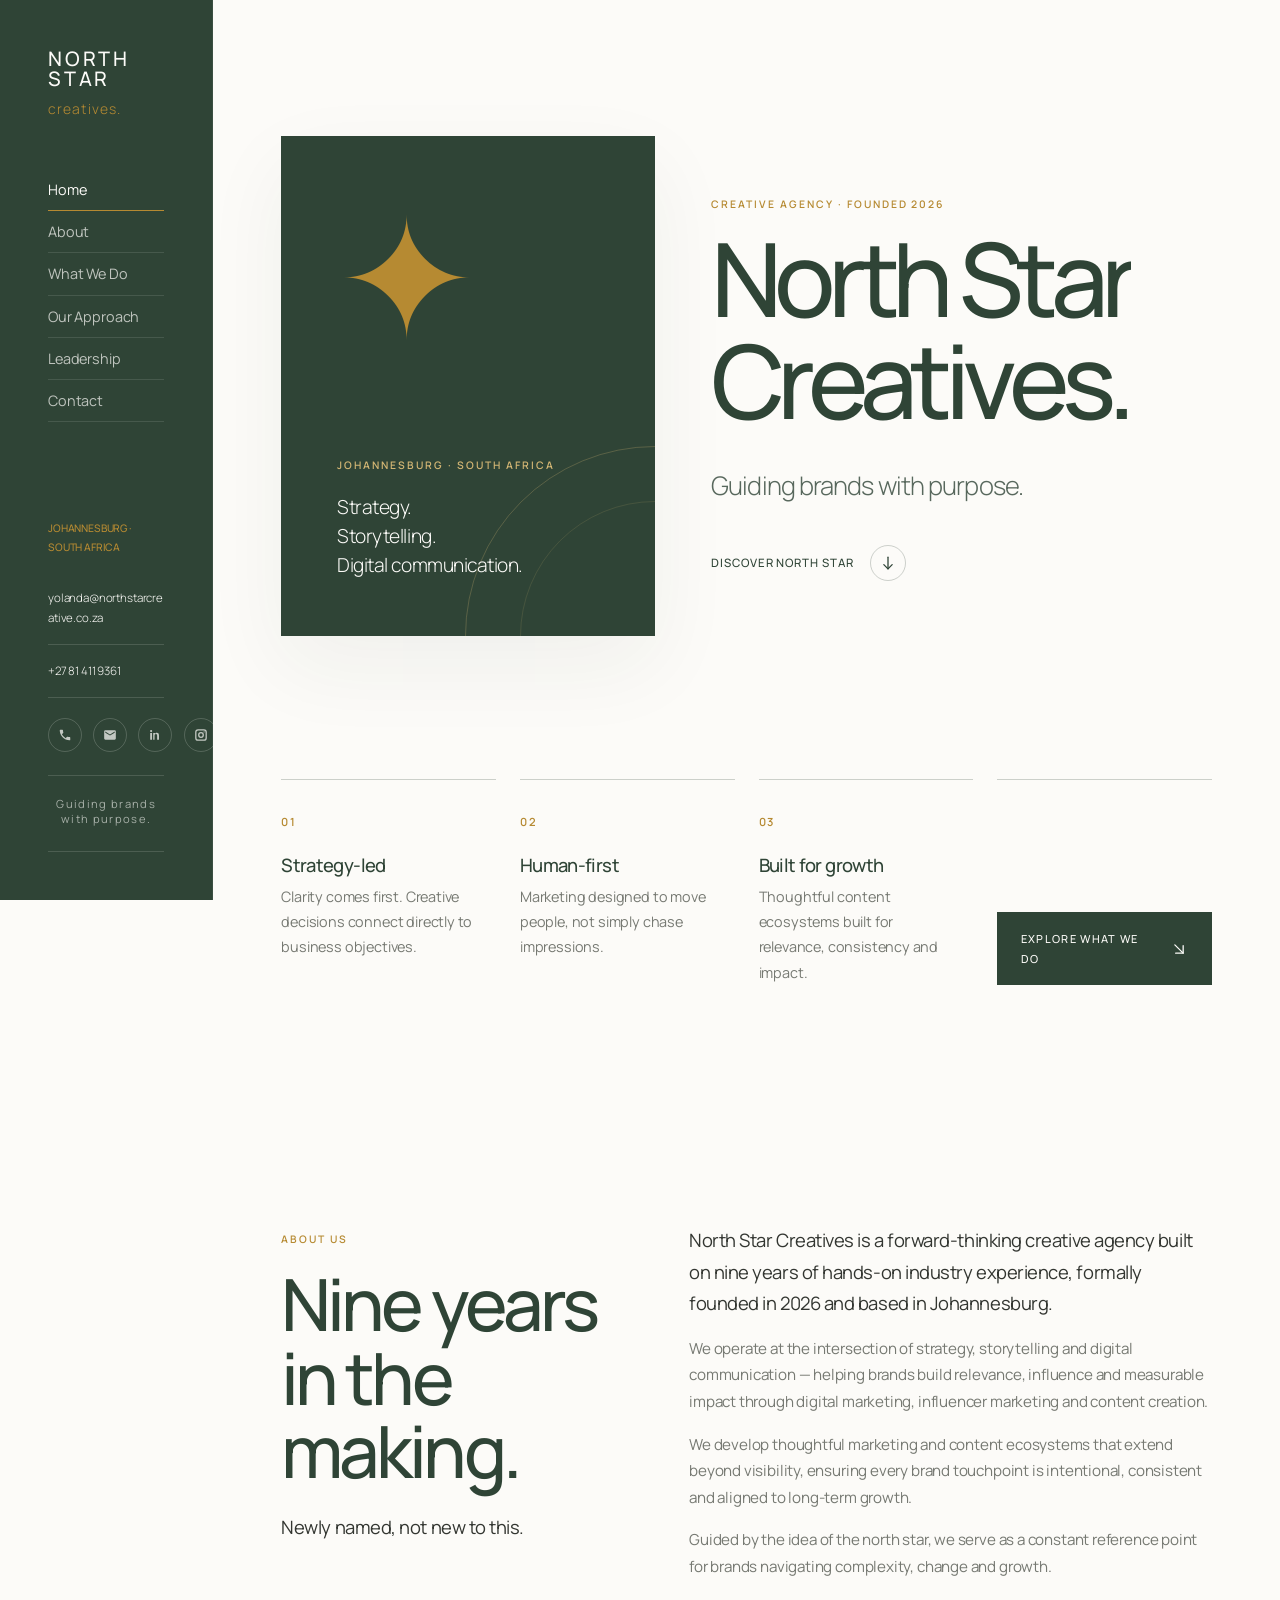
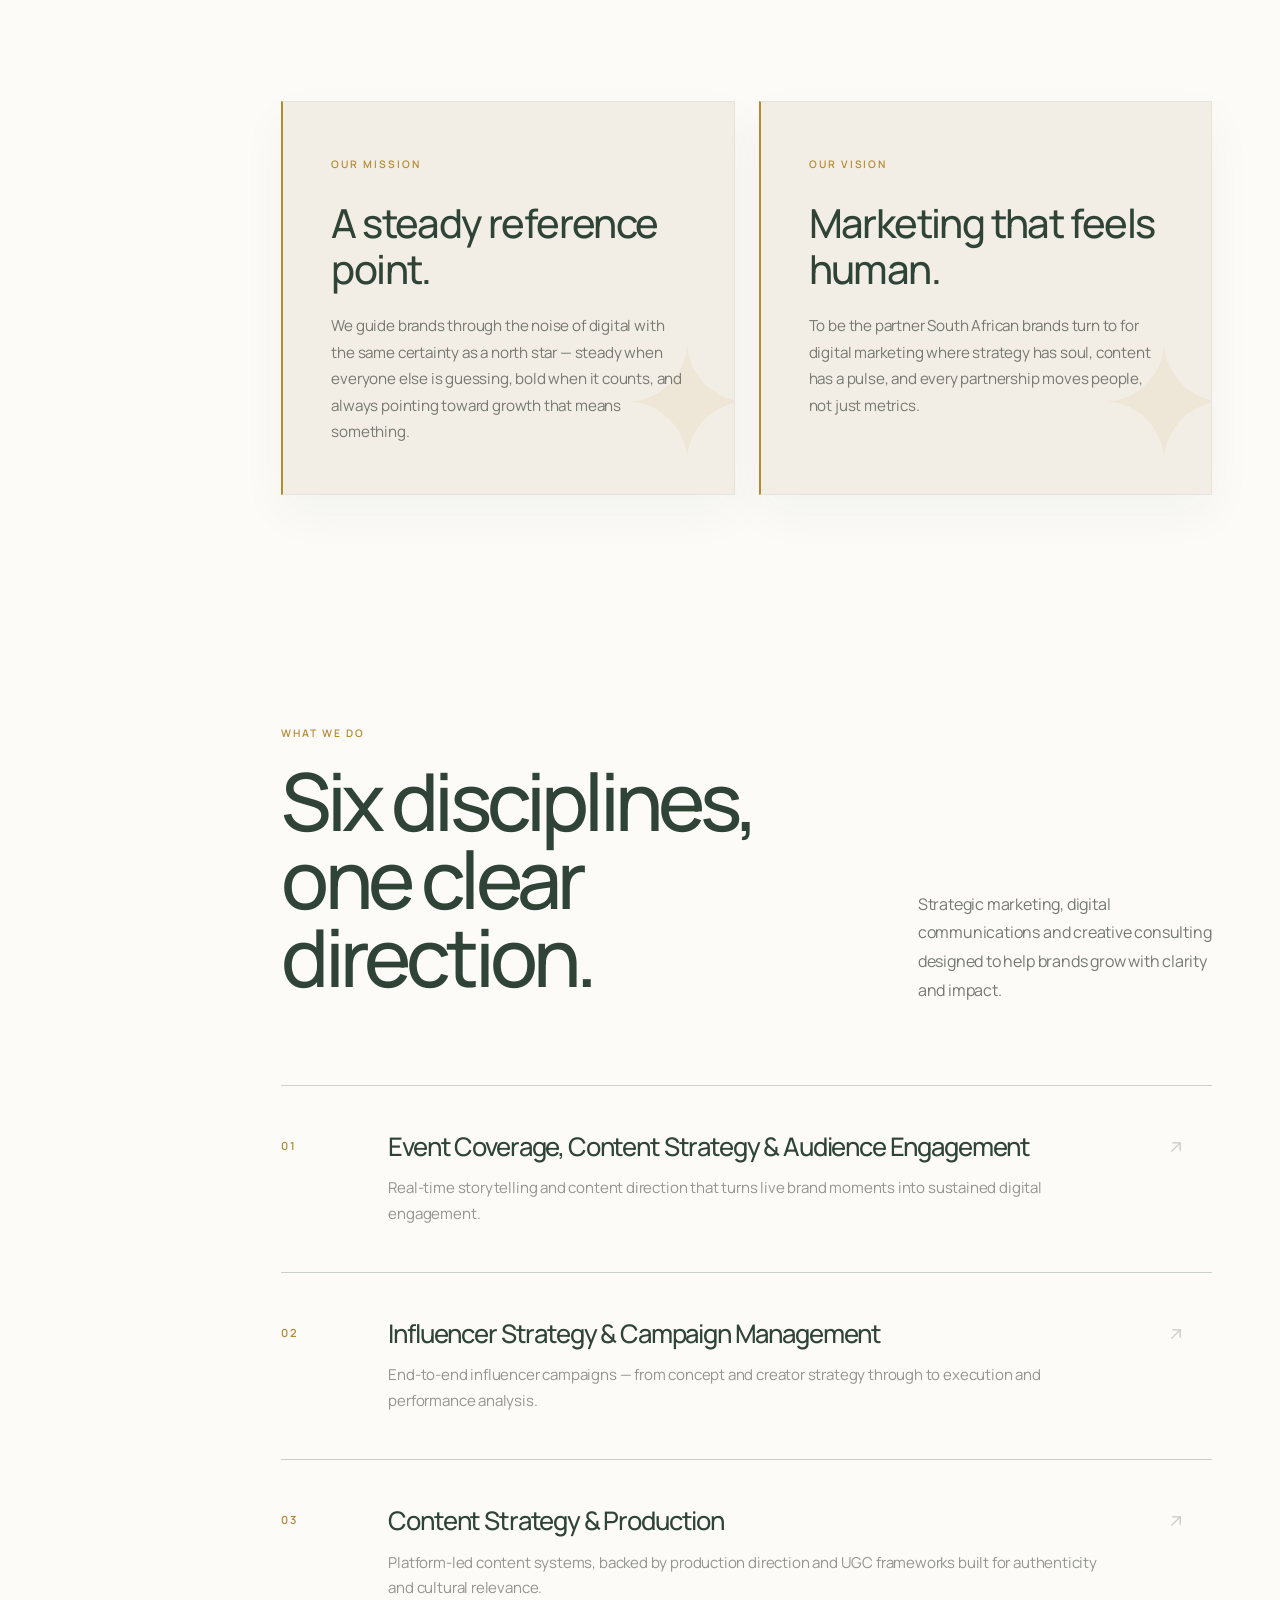
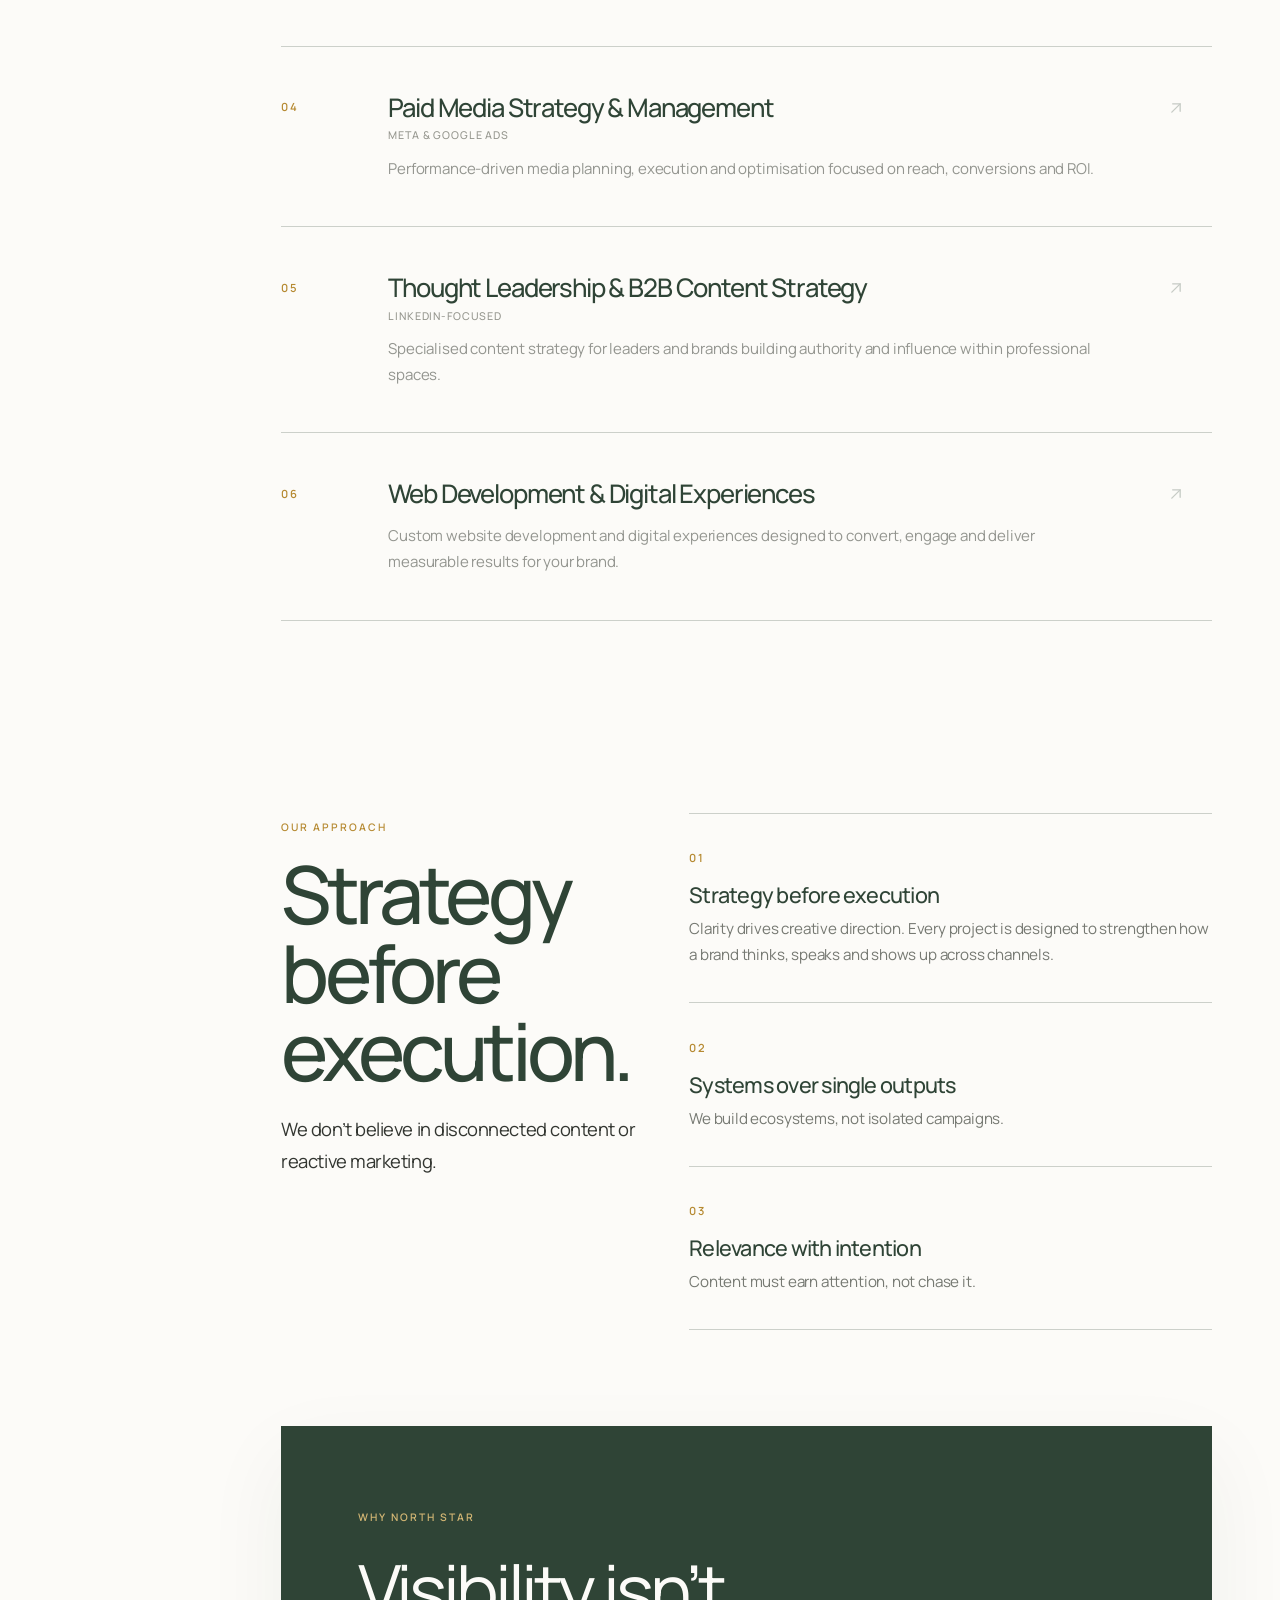
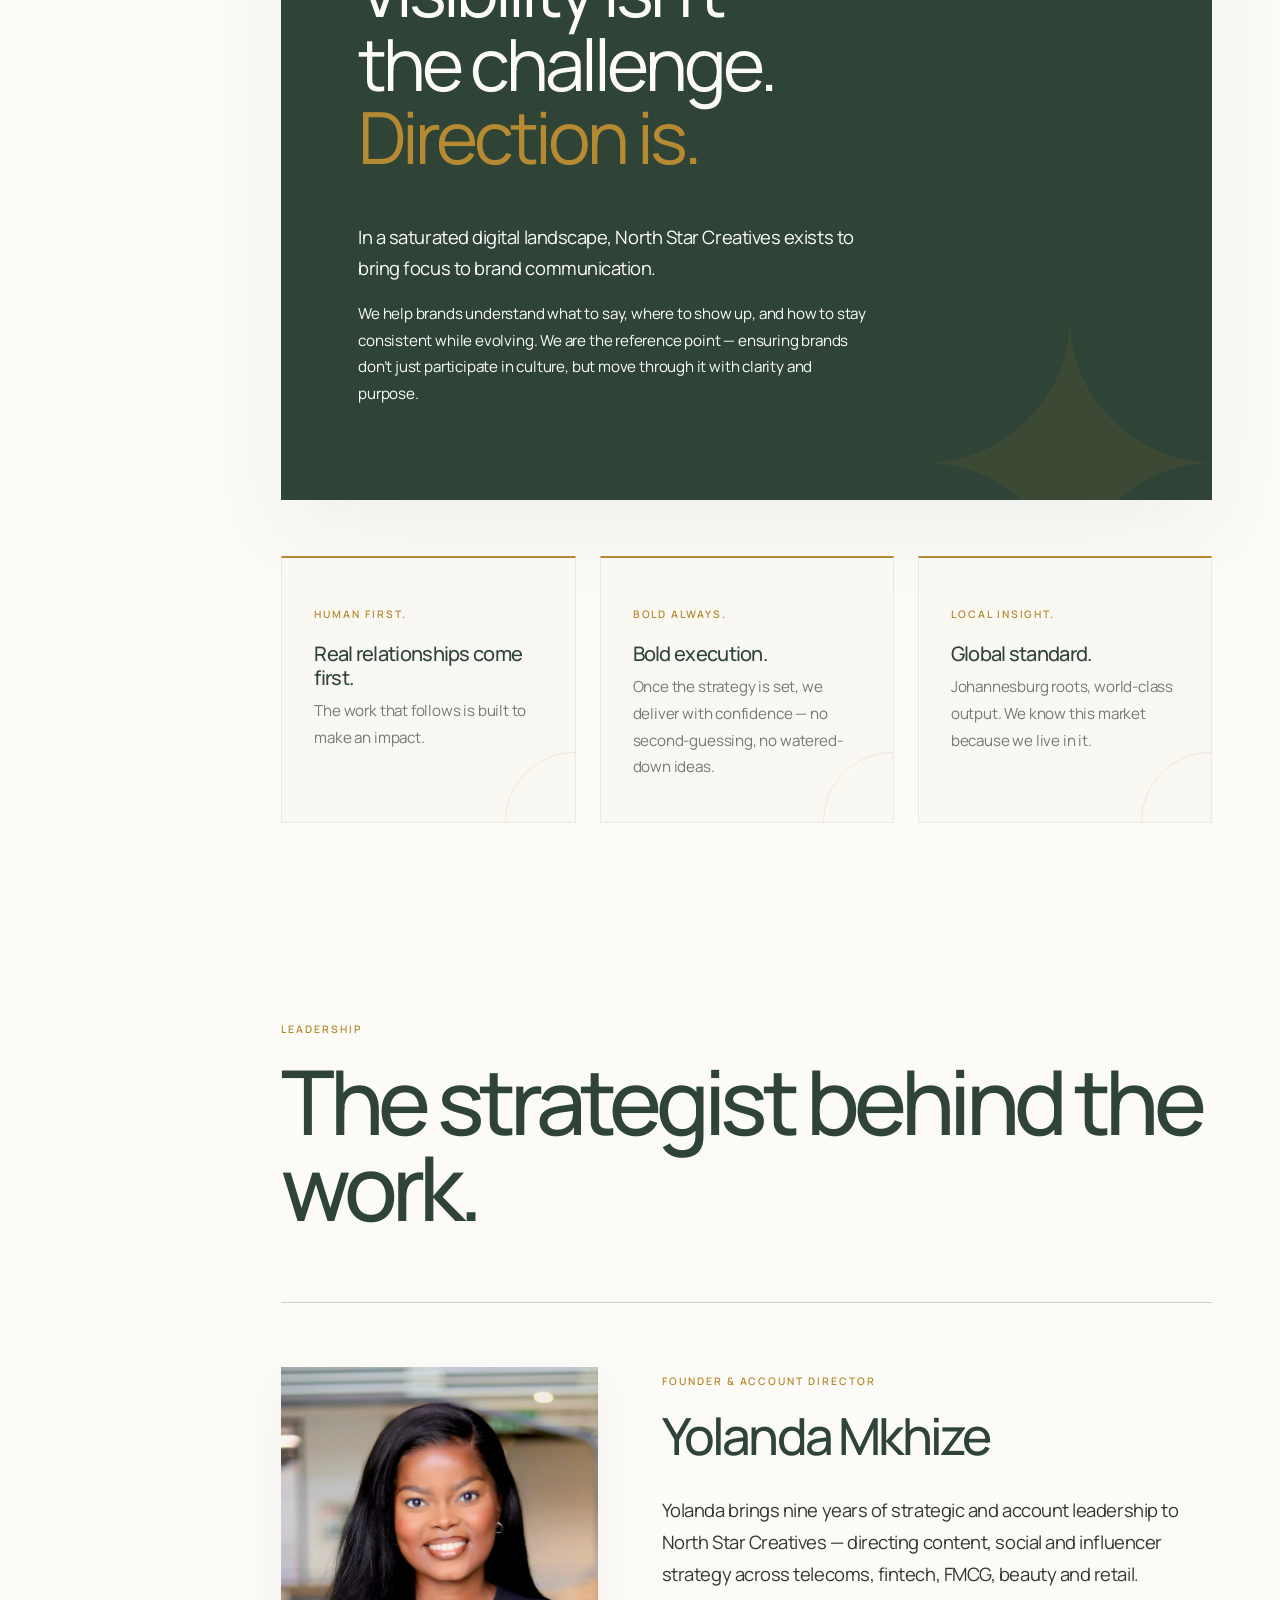
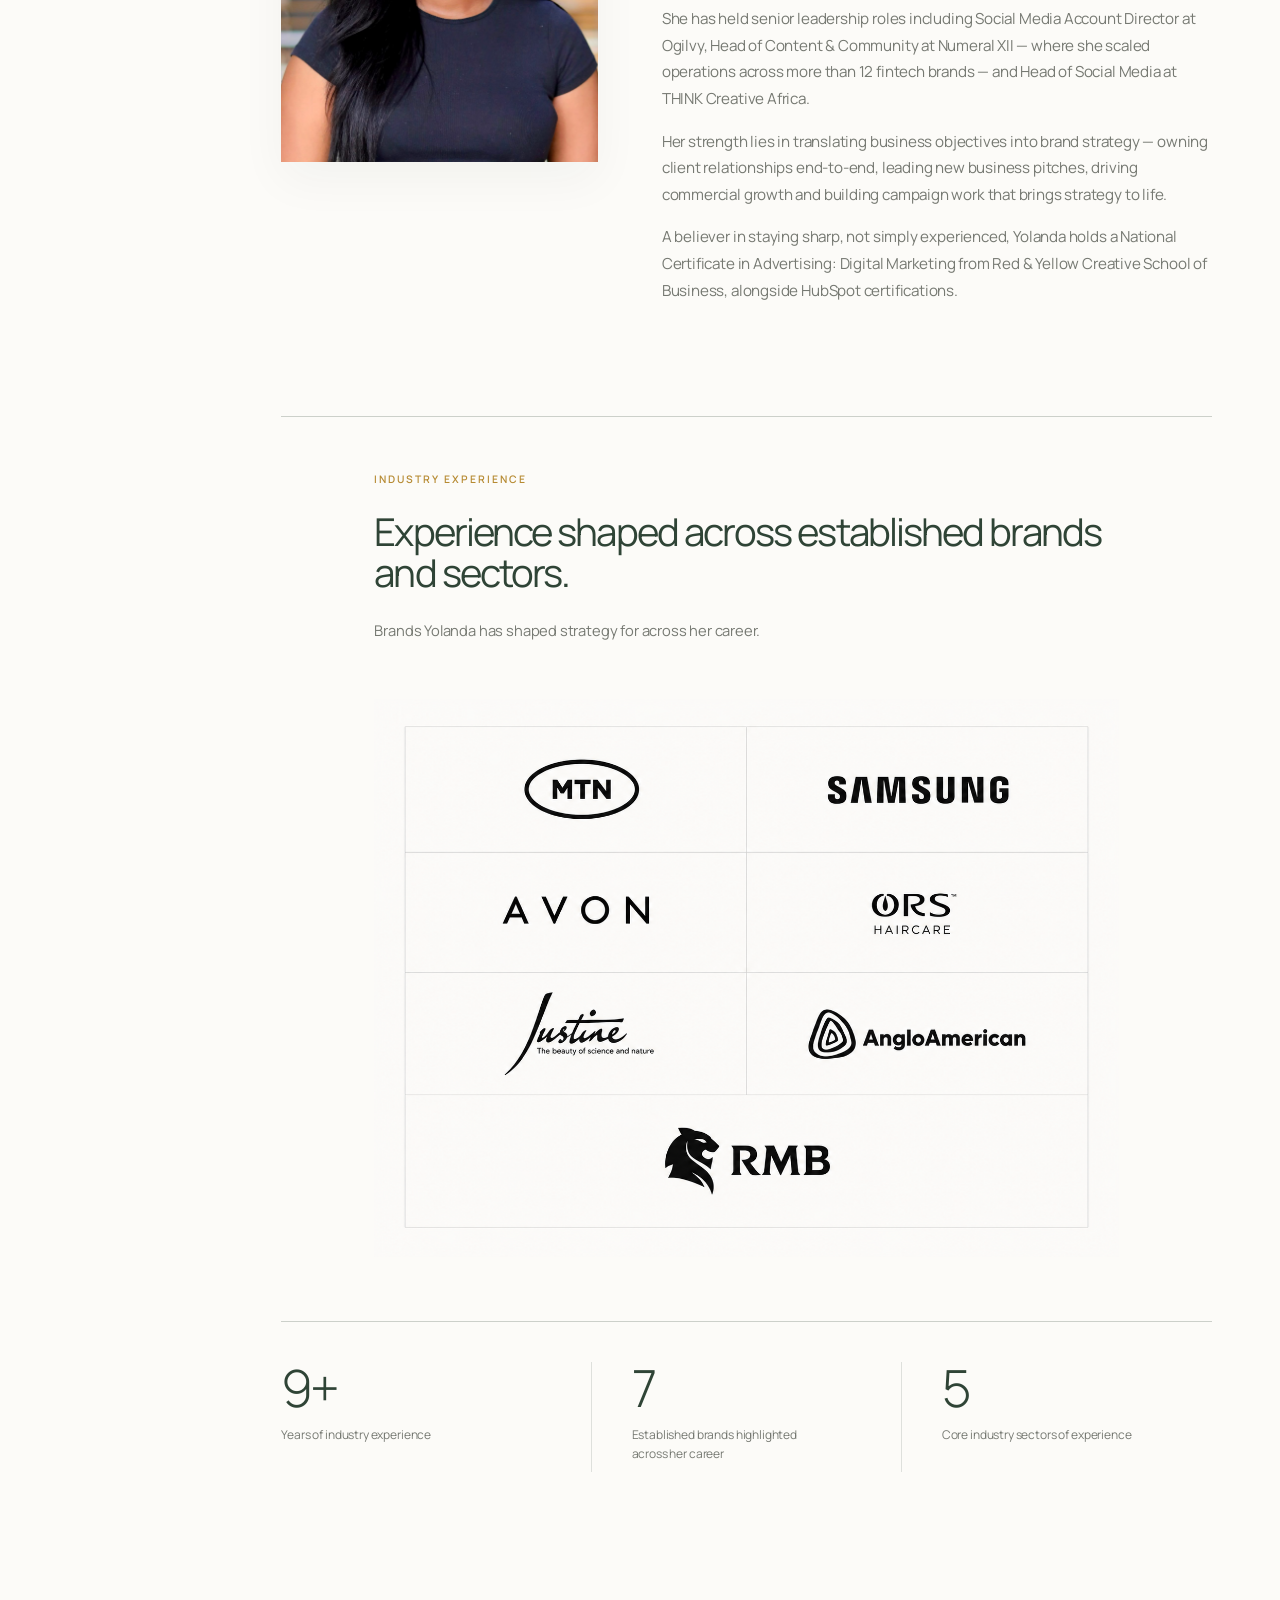
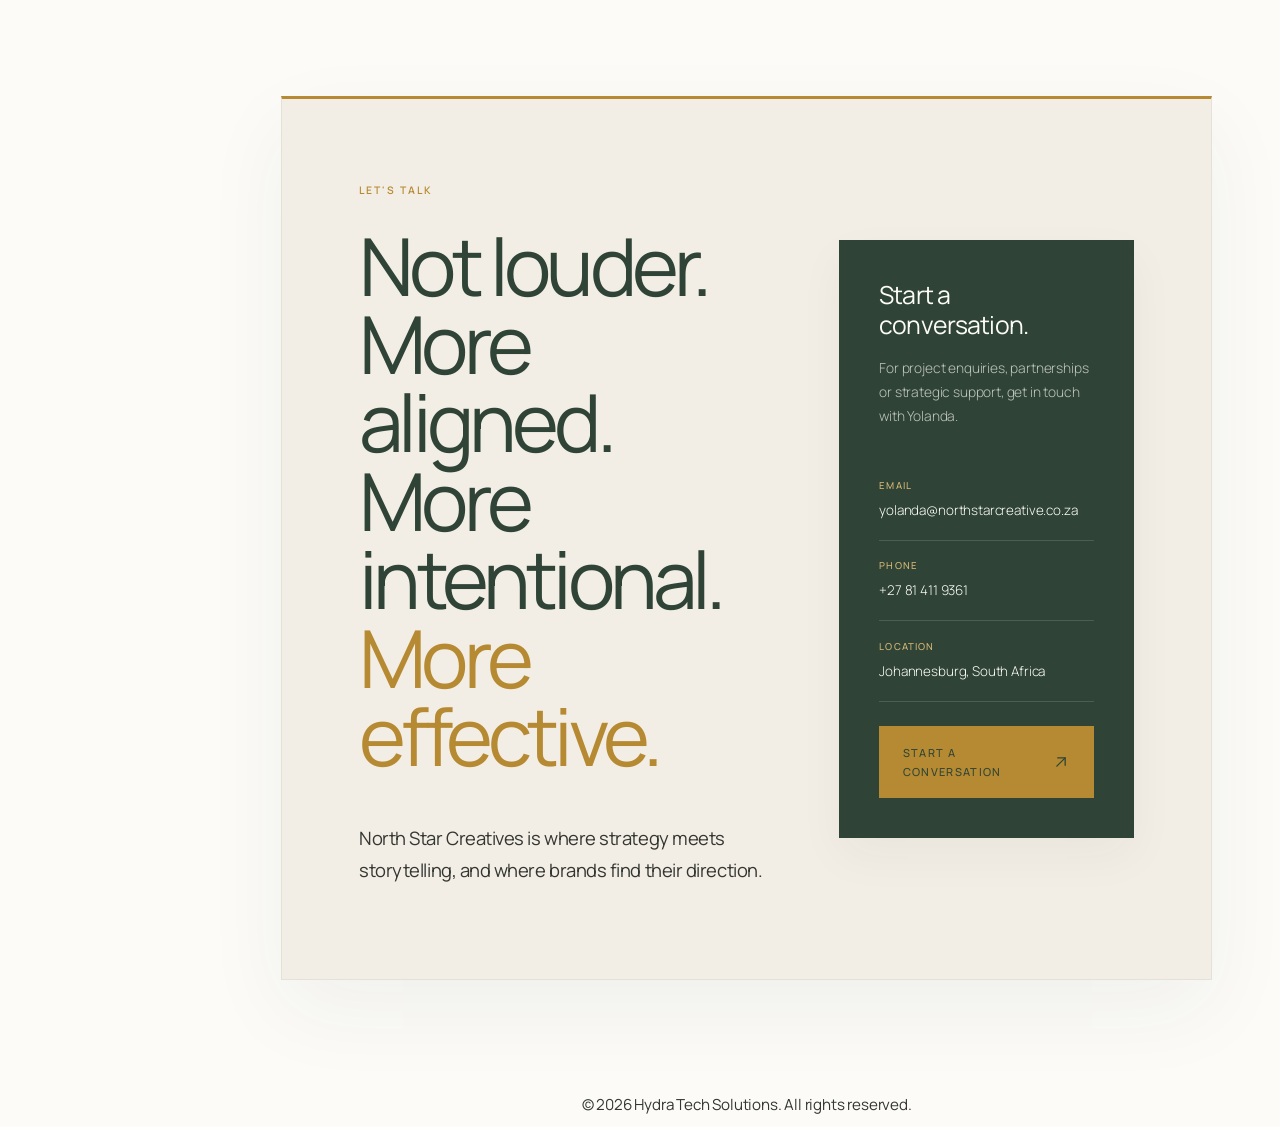
==== julia-free/index.html @ 4ab31dc8 "Fix website arrows and mobile navigation" ====
<!DOCTYPE html>
<html lang="en">
<head>
  <meta charset="utf-8">
  <meta http-equiv="X-UA-Compatible" content="IE=edge">
  <meta name="viewport" content="width=device-width, initial-scale=1.0">
  <meta name="format-detection" content="telephone=no">
  <meta name="apple-mobile-web-app-capable" content="yes">

  <title>
    North Star Creatives | Strategic Marketing & Digital Communications
  </title>

  <meta
    name="author"
    content="North Star Creatives">

  <meta
    name="description"
    content="North Star Creatives is a Johannesburg-based creative agency guiding brands with purpose through strategy, storytelling and digital communication.">

  <meta
    name="keywords"
    content="North Star Creatives, digital marketing, influencer marketing, content strategy, paid media, Johannesburg creative agency">


  <!-- VENDOR -->
  <link
    rel="stylesheet"
    href="css/vendor.css">


  <!-- BOOTSTRAP -->
  <link
    href="https://cdn.jsdelivr.net/npm/bootstrap@5.3.1/dist/css/bootstrap.min.css"
    rel="stylesheet"
    crossorigin="anonymous">


  <!-- FONT -->
  <link
    rel="preconnect"
    href="https://fonts.googleapis.com">

  <link
    rel="preconnect"
    href="https://fonts.gstatic.com"
    crossorigin>

  <link
    href="https://fonts.googleapis.com/css2?family=Manrope:wght@300;400;500;600&display=swap"
    rel="stylesheet">


  <!-- NORTH STAR -->
  <link
    rel="stylesheet"
    href="style.css">


  <!-- ==================================================
       CONSISTENT NON-EMOJI ARROWS
  =================================================== -->

  <style>

    .north-arrow-icon {
      display: block;
      width: 20px;
      height: 20px;
      flex: 0 0 auto;
      overflow: visible;

      fill: none;
      stroke: currentColor;
      stroke-width: 1.55;
      stroke-linecap: round;
      stroke-linejoin: round;

      pointer-events: none;
    }


    /* Keep normal website arrows visible */

    .service-arrow .north-arrow-icon,
    .premium-button .north-arrow-icon,
    .hero-scroll-arrow .north-arrow-icon {
      display: block;
    }


    /* Mobile navigation arrows hidden on desktop */

    .mobile-nav-arrow {
      display: none;

      width: 20px;
      height: 20px;

      margin-left: auto;

      color: var(--north-gold, #b68a32);

      opacity: 0.9;

      transition:
        transform 0.85s cubic-bezier(.22, 1, .36, 1),
        opacity 0.65s ease;
    }


    @media (max-width: 991px) {

      #one-page-menu .nav-link {
        display: flex !important;
        align-items: center;
        justify-content: space-between;
        gap: 1rem;
      }


      /* Prevent old CSS arrow characters appearing */

      #one-page-menu .nav-link::after {
        content: none !important;
        display: none !important;
      }


      .mobile-nav-arrow {
        display: block;
      }


      #one-page-menu .nav-link:hover .mobile-nav-arrow,
      #one-page-menu .nav-link.active .mobile-nav-arrow {
        transform: translate(3px, -3px);
        opacity: 1;
      }

    }

  </style>

</head>



<body
  class="north-star-site"
  data-bs-spy="scroll"
  data-bs-target="#header-nav"
  tabindex="0">



<!-- ==================================================
     MOBILE TOP BAR
=================================================== -->

<div class="mobile-topbar">


  <a
    href="#home"
    class="mobile-brand"
    aria-label="North Star Creatives home">

    <span class="mobile-brand-main">
      NORTH STAR
    </span>

    <span class="mobile-brand-sub">
      creatives.
    </span>

  </a>



  <button
    class="menu-btn"
    type="button"
    aria-label="Open navigation"
    aria-expanded="false"
    aria-controls="header-nav">

    <span></span>

  </button>


</div>



<div class="container-fluid page-shell">



<!-- ========================================================
     SIDEBAR
========================================================= -->

<header
  id="header-nav"
  class="col-lg-2 position-fixed px-4 px-xl-5 north-star-sidebar">


  <div class="header-wrap d-flex flex-column justify-content-between">


    <div class="navigation">



      <!-- BRAND -->

      <div class="site-logo mt-5">

        <a
          href="#home"
          class="brand-lockup"
          aria-label="North Star Creatives home">

          <span class="brand-main">
            NORTH STAR
          </span>

          <span class="brand-sub">
            creatives.
          </span>

        </a>

      </div>



      <!-- NAVIGATION -->

      <nav
        id="one-page-menu"
        class="vertical-menu my-5">


        <ul class="menu-list list-unstyled">



          <!-- HOME -->

          <li>

            <a
              href="#home"
              class="nav-link active">

              <span class="nav-link-label">
                Home
              </span>

              <svg
                class="mobile-nav-arrow north-arrow-icon"
                viewBox="0 0 24 24"
                aria-hidden="true"
                focusable="false">

                <path d="M7 17L17 7"></path>
                <path d="M8 7H17V16"></path>

              </svg>

            </a>

          </li>



          <!-- ABOUT -->

          <li>

            <a
              href="#about"
              class="nav-link">

              <span class="nav-link-label">
                About
              </span>

              <svg
                class="mobile-nav-arrow north-arrow-icon"
                viewBox="0 0 24 24"
                aria-hidden="true"
                focusable="false">

                <path d="M7 17L17 7"></path>
                <path d="M8 7H17V16"></path>

              </svg>

            </a>

          </li>



          <!-- SERVICES -->

          <li>

            <a
              href="#services"
              class="nav-link">

              <span class="nav-link-label">
                What We Do
              </span>

              <svg
                class="mobile-nav-arrow north-arrow-icon"
                viewBox="0 0 24 24"
                aria-hidden="true"
                focusable="false">

                <path d="M7 17L17 7"></path>
                <path d="M8 7H17V16"></path>

              </svg>

            </a>

          </li>



          <!-- APPROACH -->

          <li>

            <a
              href="#approach"
              class="nav-link">

              <span class="nav-link-label">
                Our Approach
              </span>

              <svg
                class="mobile-nav-arrow north-arrow-icon"
                viewBox="0 0 24 24"
                aria-hidden="true"
                focusable="false">

                <path d="M7 17L17 7"></path>
                <path d="M8 7H17V16"></path>

              </svg>

            </a>

          </li>



          <!-- LEADERSHIP -->

          <li>

            <a
              href="#leadership"
              class="nav-link">

              <span class="nav-link-label">
                Leadership
              </span>

              <svg
                class="mobile-nav-arrow north-arrow-icon"
                viewBox="0 0 24 24"
                aria-hidden="true"
                focusable="false">

                <path d="M7 17L17 7"></path>
                <path d="M8 7H17V16"></path>

              </svg>

            </a>

          </li>



          <!-- CONTACT -->

          <li>

            <a
              href="#contact"
              class="nav-link">

              <span class="nav-link-label">
                Contact
              </span>

              <svg
                class="mobile-nav-arrow north-arrow-icon"
                viewBox="0 0 24 24"
                aria-hidden="true"
                focusable="false">

                <path d="M7 17L17 7"></path>
                <path d="M8 7H17V16"></path>

              </svg>

            </a>

          </li>


        </ul>


      </nav>


    </div>



    <!-- SIDEBAR CONTACT -->

    <div class="sidebar-contact">


      <span class="sidebar-location">
        Johannesburg · South Africa
      </span>



      <div class="email-links mt-3">


        <a
          href="mailto:yolanda@northstarcreative.co.za"
          class="py-3 border-bottom d-flex">

          yolanda@northstarcreative.co.za

        </a>



        <a
          href="tel:+27814119361"
          class="py-3 border-bottom d-flex">

          +27 81 411 9361

        </a>


      </div>



      <!-- SOCIAL LINKS -->

      <div class="sidebar-socials">



        <!-- PHONE -->

        <a
          href="tel:+27814119361"
          class="sidebar-social-link"
          aria-label="Call North Star Creatives">

          <svg
            class="sidebar-social-icon"
            viewBox="0 0 24 24"
            aria-hidden="true">

            <path
              d="M6.62 10.79a15.46 15.46 0 0 0 6.59 6.59l2.2-2.2a1 1 0 0 1 1.02-.24c1.12.37 2.33.57 3.57.57a1 1 0 0 1 1 1V20a1 1 0 0 1-1 1C10.61 21 3 13.39 3 4a1 1 0 0 1 1-1h3.5a1 1 0 0 1 1 1c0 1.24.2 2.45.57 3.57a1 1 0 0 1-.25 1.02l-2.2 2.2z"/>

          </svg>

        </a>



        <!-- EMAIL -->

        <a
          href="mailto:yolanda@northstarcreative.co.za"
          class="sidebar-social-link"
          aria-label="Email North Star Creatives">

          <svg
            class="sidebar-social-icon"
            viewBox="0 0 24 24"
            aria-hidden="true">

            <path
              d="M20 4H4a2 2 0 0 0-2 2v12a2 2 0 0 0 2 2h16a2 2 0 0 0 2-2V6a2 2 0 0 0-2-2zm0 4-8 5-8-5V6l8 5 8-5v2z"/>

          </svg>

        </a>



        <!-- LINKEDIN -->

        <a
          href="https://www.linkedin.com/company/north-star-creatives/"
          target="_blank"
          rel="noopener noreferrer"
          class="sidebar-social-link"
          aria-label="North Star Creatives on LinkedIn">

          <svg
            class="sidebar-social-icon"
            viewBox="0 0 24 24"
            aria-hidden="true">

            <path
              d="M5.34 3.5A1.84 1.84 0 1 1 5.34 7.18 1.84 1.84 0 0 1 5.34 3.5zM3.75 8.5h3.18V20H3.75V8.5zm5.17 0h3.05v1.57h.04c.43-.8 1.46-1.94 3.01-1.94 3.22 0 3.81 2.12 3.81 4.87V20h-3.17v-6.2c0-1.48-.03-3.38-2.06-3.38-2.06 0-2.38 1.61-2.38 3.27V20H8.92V8.5z"/>

          </svg>

        </a>



        <!-- INSTAGRAM -->

        <a
          href="https://www.instagram.com/northstar_creatives?igsi=ZWZ6OWdwNGkxcm1v"
          target="_blank"
          rel="noopener noreferrer"
          class="sidebar-social-link"
          aria-label="North Star Creatives on Instagram">

          <svg
            class="sidebar-social-icon"
            viewBox="0 0 24 24"
            aria-hidden="true">

            <path
              d="M7 2h10a5 5 0 0 1 5 5v10a5 5 0 0 1-5 5H7a5 5 0 0 1-5-5V7a5 5 0 0 1 5-5zm0 2.2A2.8 2.8 0 0 0 4.2 7v10A2.8 2.8 0 0 0 7 19.8h10a2.8 2.8 0 0 0 2.8-2.8V7A2.8 2.8 0 0 0 17 4.2H7zm10.25 1.55a.95.95 0 1 1 0 1.9.95.95 0 0 1 0-1.9zM12 7a5 5 0 1 1 0 10 5 5 0 0 1 0-10zm0 2.2A2.8 2.8 0 1 0 12 14.8 2.8 2.8 0 0 0 12 9.2z"/>

          </svg>

        </a>


      </div>



      <p class="sidebar-tagline mb-2">
        Guiding brands with purpose.
      </p>


      <div class="sidebar-footer py-4 mt-4">

        <p class="mb-0"></p>

      </div>


    </div>


  </div>


</header>



<!-- ========================================================
     MAIN
========================================================= -->

<main class="col-lg-10 offset-lg-2">


<div class="container">


<div class="content-shell">



<!-- ==================================================
     HOME
=================================================== -->

<section
  id="home"
  class="home-section">


  <div class="row align-items-center hero-row">



    <!-- HERO VISUAL -->

    <div class="col-lg-5">


      <div
        class="hero-visual"
        data-aos="fade-right"
        data-aos-duration="1200">


        <div class="north-star-symbol">
          ✦
        </div>


        <div class="hero-visual-bottom">


          <span class="section-kicker dark-kicker">
            Johannesburg · South Africa
          </span>


          <p class="hero-visual-copy mb-0">

            Strategy.<br>
            Storytelling.<br>
            Digital communication.

          </p>


        </div>


      </div>


    </div>



    <!-- HERO CONTENT -->

    <div class="col-lg-7">


      <div
        class="banner-content"
        data-aos="fade-up"
        data-aos-duration="1200">


        <span class="section-kicker">
          Creative agency · Founded 2026
        </span>


        <h1 class="banner-title display-xl txt-fx slide-up">

          North Star<br>
          Creatives.

        </h1>


        <p class="hero-tagline">
          Guiding brands with purpose.
        </p>



        <a
          href="#about"
          class="hero-scroll-link">


          <span>
            Discover North Star
          </span>


          <span
            class="hero-scroll-arrow"
            aria-hidden="true">


            <svg
              class="north-arrow-icon"
              viewBox="0 0 24 24"
              aria-hidden="true"
              focusable="false">

              <path d="M12 5V19"></path>
              <path d="M7 14L12 19L17 14"></path>

            </svg>


          </span>


        </a>


      </div>


    </div>


  </div>



  <!-- PRINCIPLES -->

  <div class="row g-4 hero-principles">



    <div class="col-lg-3 col-md-6">


      <div
        class="north-star-mini-card"
        data-aos="fade-up"
        data-aos-duration="1200">


        <span class="mini-number">
          01
        </span>


        <h3>
          Strategy-led
        </h3>


        <p>

          Clarity comes first. Creative decisions
          connect directly to business objectives.

        </p>


      </div>


    </div>



    <div class="col-lg-3 col-md-6">


      <div
        class="north-star-mini-card"
        data-aos="fade-up"
        data-aos-delay="80"
        data-aos-duration="1200">


        <span class="mini-number">
          02
        </span>


        <h3>
          Human-first
        </h3>


        <p>

          Marketing designed to move people,
          not simply chase impressions.

        </p>


      </div>


    </div>



    <div class="col-lg-3 col-md-6">


      <div
        class="north-star-mini-card"
        data-aos="fade-up"
        data-aos-delay="160"
        data-aos-duration="1200">


        <span class="mini-number">
          03
        </span>


        <h3>
          Built for growth
        </h3>


        <p>

          Thoughtful content ecosystems built for
          relevance, consistency and impact.

        </p>


      </div>


    </div>



    <div class="col-lg-3 col-md-6">


      <div
        class="hero-cta-card"
        data-aos="fade-up"
        data-aos-delay="240"
        data-aos-duration="1200">


        <a
          href="#services"
          class="premium-button w-100">


          <span>
            Explore What We Do
          </span>


          <span aria-hidden="true">


            <svg
              class="north-arrow-icon"
              viewBox="0 0 24 24"
              aria-hidden="true"
              focusable="false">

              <path d="M7 7L17 17"></path>
              <path d="M8 17H17V8"></path>

            </svg>


          </span>


        </a>


      </div>


    </div>


  </div>


</section>



<!-- ==================================================
     ABOUT
=================================================== -->

<section
  id="about"
  class="section-space standard-section">


  <div class="row g-5 align-items-start">



    <div
      class="col-lg-5"
      data-aos="fade-up"
      data-aos-duration="1200">


      <span class="section-kicker">
        About Us
      </span>


      <h2 class="display-2 section-title">

        Nine years<br>
        in the making.

      </h2>


      <p class="lead mt-4">
        Newly named, not new to this.
      </p>


    </div>



    <div
      class="col-lg-7 about-copy"
      data-aos="fade-up"
      data-aos-delay="100"
      data-aos-duration="1200">


      <p class="lead">

        North Star Creatives is a forward-thinking
        creative agency built on nine years of hands-on
        industry experience, formally founded in 2026
        and based in Johannesburg.

      </p>


      <p>

        We operate at the intersection of strategy,
        storytelling and digital communication — helping
        brands build relevance, influence and measurable
        impact through digital marketing, influencer
        marketing and content creation.

      </p>


      <p>

        We develop thoughtful marketing and content
        ecosystems that extend beyond visibility,
        ensuring every brand touchpoint is intentional,
        consistent and aligned to long-term growth.

      </p>


      <p>

        Guided by the idea of the north star, we serve
        as a constant reference point for brands
        navigating complexity, change and growth.

      </p>


    </div>


  </div>



  <!-- MISSION / VISION -->

  <div class="row g-4 mission-row">



    <div class="col-lg-6">


      <div
        class="mission-card"
        data-aos="fade-up"
        data-aos-duration="1200">


        <span class="section-kicker">
          Our Mission
        </span>


        <h3 class="display-6">
          A steady reference point.
        </h3>


        <p>

          We guide brands through the noise of digital
          with the same certainty as a north star —
          steady when everyone else is guessing,
          bold when it counts, and always pointing
          toward growth that means something.

        </p>


      </div>


    </div>



    <div class="col-lg-6">


      <div
        class="mission-card"
        data-aos="fade-up"
        data-aos-delay="100"
        data-aos-duration="1200">


        <span class="section-kicker">
          Our Vision
        </span>


        <h3 class="display-6">
          Marketing that feels human.
        </h3>


        <p>

          To be the partner South African brands
          turn to for digital marketing where
          strategy has soul, content has a pulse,
          and every partnership moves people,
          not just metrics.

        </p>


      </div>


    </div>


  </div>


</section>



<!-- ==================================================
     WHAT WE DO
=================================================== -->

<section
  id="services"
  class="section-space standard-section">


  <div class="services-heading row justify-content-between align-items-end">



    <div
      class="col-lg-7"
      data-aos="fade-up"
      data-aos-duration="1200">


      <span class="section-kicker">
        What We Do
      </span>


      <h2 class="display-1 section-title">

        Six disciplines,<br>
        one clear direction.

      </h2>


    </div>



    <div
      class="col-lg-4"
      data-aos="fade-up"
      data-aos-delay="100"
      data-aos-duration="1200">


      <p class="services-intro mb-0">

        Strategic marketing, digital communications
        and creative consulting designed to help
        brands grow with clarity and impact.

      </p>


    </div>


  </div>



  <div class="service-list">



    <!-- SERVICE 01 -->

    <article
      class="service-row"
      data-aos="fade-up"
      data-aos-duration="1200">


      <span class="service-number">
        01
      </span>


      <div class="service-content">


        <h3>

          Event Coverage, Content Strategy &
          Audience Engagement

        </h3>


        <p>

          Real-time storytelling and content direction
          that turns live brand moments into sustained
          digital engagement.

        </p>


      </div>


      <span
        class="service-arrow"
        aria-hidden="true">


        <svg
          class="north-arrow-icon"
          viewBox="0 0 24 24"
          aria-hidden="true"
          focusable="false">

          <path d="M7 17L17 7"></path>
          <path d="M8 7H17V16"></path>

        </svg>


      </span>


    </article>



    <!-- SERVICE 02 -->

    <article
      class="service-row"
      data-aos="fade-up"
      data-aos-delay="60"
      data-aos-duration="1200">


      <span class="service-number">
        02
      </span>


      <div class="service-content">


        <h3>
          Influencer Strategy & Campaign Management
        </h3>


        <p>

          End-to-end influencer campaigns — from
          concept and creator strategy through to
          execution and performance analysis.

        </p>


      </div>


      <span
        class="service-arrow"
        aria-hidden="true">


        <svg
          class="north-arrow-icon"
          viewBox="0 0 24 24"
          aria-hidden="true"
          focusable="false">

          <path d="M7 17L17 7"></path>
          <path d="M8 7H17V16"></path>

        </svg>


      </span>


    </article>



    <!-- SERVICE 03 -->

    <article
      class="service-row"
      data-aos="fade-up"
      data-aos-delay="120"
      data-aos-duration="1200">


      <span class="service-number">
        03
      </span>


      <div class="service-content">


        <h3>
          Content Strategy & Production
        </h3>


        <p>

          Platform-led content systems, backed by
          production direction and UGC frameworks
          built for authenticity and cultural relevance.

        </p>


      </div>


      <span
        class="service-arrow"
        aria-hidden="true">


        <svg
          class="north-arrow-icon"
          viewBox="0 0 24 24"
          aria-hidden="true"
          focusable="false">

          <path d="M7 17L17 7"></path>
          <path d="M8 7H17V16"></path>

        </svg>


      </span>


    </article>



    <!-- SERVICE 04 -->

    <article
      class="service-row"
      data-aos="fade-up"
      data-aos-delay="180"
      data-aos-duration="1200">


      <span class="service-number">
        04
      </span>


      <div class="service-content">


        <h3>

          Paid Media Strategy & Management

          <span class="service-detail">
            Meta & Google Ads
          </span>

        </h3>


        <p>

          Performance-driven media planning,
          execution and optimisation focused on
          reach, conversions and ROI.

        </p>


      </div>


      <span
        class="service-arrow"
        aria-hidden="true">


        <svg
          class="north-arrow-icon"
          viewBox="0 0 24 24"
          aria-hidden="true"
          focusable="false">

          <path d="M7 17L17 7"></path>
          <path d="M8 7H17V16"></path>

        </svg>


      </span>


    </article>



    <!-- SERVICE 05 -->

    <article
      class="service-row"
      data-aos="fade-up"
      data-aos-delay="240"
      data-aos-duration="1200">


      <span class="service-number">
        05
      </span>


      <div class="service-content">


        <h3>

          Thought Leadership & B2B Content Strategy

          <span class="service-detail">
            LinkedIn-focused
          </span>

        </h3>


        <p>

          Specialised content strategy for leaders
          and brands building authority and influence
          within professional spaces.

        </p>


      </div>


      <span
        class="service-arrow"
        aria-hidden="true">


        <svg
          class="north-arrow-icon"
          viewBox="0 0 24 24"
          aria-hidden="true"
          focusable="false">

          <path d="M7 17L17 7"></path>
          <path d="M8 7H17V16"></path>

        </svg>


      </span>


    </article>



    <!-- SERVICE 06 -->

    <article
      class="service-row"
      data-aos="fade-up"
      data-aos-delay="300"
      data-aos-duration="1200">


      <span class="service-number">
        06
      </span>


      <div class="service-content">


        <h3>
          Web Development & Digital Experiences
        </h3>


        <p>

          Custom website development and digital experiences
          designed to convert, engage and deliver measurable
          results for your brand.

        </p>


      </div>


      <span
        class="service-arrow"
        aria-hidden="true">


        <svg
          class="north-arrow-icon"
          viewBox="0 0 24 24"
          aria-hidden="true"
          focusable="false">

          <path d="M7 17L17 7"></path>
          <path d="M8 7H17V16"></path>

        </svg>


      </span>


    </article>


  </div>


</section>



<!-- ==================================================
     APPROACH
=================================================== -->

<section
  id="approach"
  class="section-space standard-section">


  <div class="row g-5">



    <div
      class="col-lg-5"
      data-aos="fade-up"
      data-aos-duration="1200">


      <span class="section-kicker">
        Our Approach
      </span>


      <h2 class="display-1 section-title">

        Strategy<br>
        before execution.

      </h2>


      <p class="lead mt-4">

        We don’t believe in disconnected
        content or reactive marketing.

      </p>


    </div>



    <div
      class="col-lg-7"
      data-aos="fade-up"
      data-aos-delay="100"
      data-aos-duration="1200">



      <div class="approach-card">


        <span class="service-number">
          01
        </span>


        <h3>
          Strategy before execution
        </h3>


        <p>

          Clarity drives creative direction.
          Every project is designed to strengthen
          how a brand thinks, speaks and shows up
          across channels.

        </p>


      </div>



      <div class="approach-card">


        <span class="service-number">
          02
        </span>


        <h3>
          Systems over single outputs
        </h3>


        <p>
          We build ecosystems, not isolated campaigns.
        </p>


      </div>



      <div class="approach-card">


        <span class="service-number">
          03
        </span>


        <h3>
          Relevance with intention
        </h3>


        <p>
          Content must earn attention, not chase it.
        </p>


      </div>


    </div>


  </div>



  <!-- WHY NORTH STAR -->

  <div
    class="statement-block"
    data-aos="fade-up"
    data-aos-duration="1200">


    <span class="section-kicker dark-kicker">
      Why North Star
    </span>


    <h2 class="display-2">

      Visibility isn’t<br>
      the challenge.<br>

      <span class="brand-gold">
        Direction is.
      </span>

    </h2>



    <div class="row statement-copy">


      <div class="col-lg-8">


        <p class="lead">

          In a saturated digital landscape,
          North Star Creatives exists to bring
          focus to brand communication.

        </p>


        <p>

          We help brands understand what to say,
          where to show up, and how to stay
          consistent while evolving. We are the
          reference point — ensuring brands don’t
          just participate in culture, but move
          through it with clarity and purpose.

        </p>


      </div>


    </div>


  </div>



  <!-- VALUES -->

  <div class="row g-4 values-row">



    <div class="col-lg-4">


      <div
        class="value-card"
        data-aos="fade-up"
        data-aos-duration="1200">


        <span class="section-kicker">
          Human first.
        </span>


        <h3>
          Real relationships come first.
        </h3>


        <p>
          The work that follows is built to make an impact.
        </p>


      </div>


    </div>



    <div class="col-lg-4">


      <div
        class="value-card"
        data-aos="fade-up"
        data-aos-delay="80"
        data-aos-duration="1200">


        <span class="section-kicker">
          Bold always.
        </span>


        <h3>
          Bold execution.
        </h3>


        <p>

          Once the strategy is set, we deliver
          with confidence — no second-guessing,
          no watered-down ideas.

        </p>


      </div>


    </div>



    <div class="col-lg-4">


      <div
        class="value-card"
        data-aos="fade-up"
        data-aos-delay="160"
        data-aos-duration="1200">


        <span class="section-kicker">
          Local insight.
        </span>


        <h3>
          Global standard.
        </h3>


        <p>

          Johannesburg roots, world-class output.
          We know this market because we live in it.

        </p>


      </div>


    </div>


  </div>


</section>



<!-- ==================================================
     LEADERSHIP
=================================================== -->

<section
  id="leadership"
  class="section-space standard-section">



  <!-- LEADERSHIP HEADER -->

  <div
    class="leadership-header"
    data-aos="fade-up"
    data-aos-duration="1200">


    <span class="section-kicker">
      Leadership
    </span>


    <h2 class="leadership-heading">
      The strategist behind the work.
    </h2>


  </div>



  <!-- FOUNDER BIO -->

  <div
    class="leadership-bio"
    data-aos="fade-up"
    data-aos-delay="100"
    data-aos-duration="1200">


    <div class="leader-photo-wrap">


      <img
        src="images/Yolanda.jpg"
        alt="Yolanda Mkhize"
        class="leader-photo">


    </div>



    <div class="leadership-bio-inner">


      <span class="section-kicker">
        Founder & Account Director
      </span>


      <h3 class="leadership-name">
        Yolanda Mkhize
      </h3>


      <p class="lead">

        Yolanda brings nine years of strategic and account
        leadership to North Star Creatives — directing content,
        social and influencer strategy across telecoms, fintech,
        FMCG, beauty and retail.

      </p>


      <p>

        She has held senior leadership roles including Social Media
        Account Director at Ogilvy, Head of Content & Community at
        Numeral XII — where she scaled operations across more than
        12 fintech brands — and Head of Social Media at THINK
        Creative Africa.

      </p>


      <p>

        Her strength lies in translating business objectives into
        brand strategy — owning client relationships end-to-end,
        leading new business pitches, driving commercial growth
        and building campaign work that brings strategy to life.

      </p>


      <p>

        A believer in staying sharp, not simply experienced,
        Yolanda holds a National Certificate in Advertising:
        Digital Marketing from Red & Yellow Creative School of
        Business, alongside HubSpot certifications.

      </p>


    </div>


  </div>



  <!-- ==================================================
       INDUSTRY EXPERIENCE
  =================================================== -->

  <div
    class="leadership-experience"
    data-aos="fade-up"
    data-aos-duration="1200">



    <div class="experience-header">


      <span class="section-kicker">
        Industry Experience
      </span>


      <h3 class="experience-title">

        Experience shaped across established brands and sectors.

      </h3>


      <p class="experience-intro">

        Brands Yolanda has shaped strategy for across her career.

      </p>


    </div>



    <div class="industry-panel-wrap">


      <img
        src="images/industry-experience-logos.png"
        alt="Brands Yolanda has shaped strategy for, including MTN, Samsung, Avon, ORS Haircare, Justine, Anglo American and RMB"
        class="industry-panel-image">


    </div>



    <!-- METRICS -->

    <div class="leadership-metrics">



      <div class="metric-item">


        <span class="metric-number">
          9+
        </span>


        <span class="metric-label">
          Years of industry experience
        </span>


      </div>



      <div class="metric-item">


        <span class="metric-number">
          7
        </span>


        <span class="metric-label">
          Established brands highlighted across her career
        </span>


      </div>



      <div class="metric-item">


        <span class="metric-number">
          5
        </span>


        <span class="metric-label">
          Core industry sectors of experience
        </span>


      </div>


    </div>


  </div>


</section>



<!-- ==================================================
     CONTACT
=================================================== -->

<section
  id="contact"
  class="section-space contact-section">


  <div
    class="contact-panel"
    data-aos="fade-up"
    data-aos-duration="1200">


    <div class="row g-5 align-items-center">



      <div class="col-lg-7">


        <span class="section-kicker">
          Let's Talk
        </span>


        <h2 class="display-1 contact-title">

          Not louder.<br>
          More aligned.<br>
          More intentional.<br>

          <span class="brand-gold">
            More effective.
          </span>

        </h2>


        <p class="lead contact-intro">

          North Star Creatives is where
          strategy meets storytelling,
          and where brands find their direction.

        </p>


      </div>



      <div class="col-lg-5">


        <div class="contact-details">


          <h3>
            Start a conversation.
          </h3>


          <p class="contact-copy">

            For project enquiries, partnerships
            or strategic support, get in touch
            with Yolanda.

          </p>



          <a
            href="mailto:yolanda@northstarcreative.co.za"
            class="contact-link">


            <span>
              Email
            </span>


            <span>
              yolanda@northstarcreative.co.za
            </span>


          </a>



          <a
            href="tel:+27814119361"
            class="contact-link">


            <span>
              Phone
            </span>


            <span>
              +27 81 411 9361
            </span>


          </a>



          <div class="contact-link no-link">


            <span>
              Location
            </span>


            <span>
              Johannesburg, South Africa
            </span>


          </div>



          <a
            href="mailto:yolanda@northstarcreative.co.za?subject=North%20Star%20Creatives%20Enquiry"
            class="premium-button premium-button-light w-100 contact-button">


            <span>
              Start a Conversation
            </span>


            <span aria-hidden="true">


              <svg
                class="north-arrow-icon"
                viewBox="0 0 24 24"
                aria-hidden="true"
                focusable="false">

                <path d="M7 17L17 7"></path>
                <path d="M8 7H17V16"></path>

              </svg>


            </span>


          </a>


        </div>


      </div>


    </div>


  </div>


</section>



<!-- FOOTER -->

<p class="mb-2 text-center">

  © 2026 Hydra Tech Solutions. All rights reserved.

</p>



</div>
</div>
</main>
</div>



<!-- ==================================================
     JAVASCRIPT
=================================================== -->

<script src="js/jquery-1.11.0.min.js"></script>


<script
  src="https://cdn.jsdelivr.net/npm/bootstrap@5.3.1/dist/js/bootstrap.bundle.min.js"
  crossorigin="anonymous">
</script>


<script src="js/plugins.js"></script>

<script src="js/script.js"></script>


</body>
</html>
---- julia-free/style.css ----
/* ============================================================
   NORTH STAR CREATIVES
   CLEAN PRODUCTION STYLESHEET
============================================================ */


/* ============================================================
   01. VARIABLES
============================================================ */

:root,
[data-bs-theme="light"] {

  --heading-font:
    "Manrope",
    "Avenir Next",
    "Century Gothic",
    Arial,
    sans-serif;


  --north-white:
    #fcfbf8;

  --north-white-soft:
    #faf8f3;

  --north-cream:
    #f3eee5;

  --north-cream-dark:
    #eae3d7;

  --north-green:
    #2f4436;

  --north-green-dark:
    #203126;

  --north-green-soft:
    #58685d;

  --north-gold:
    #b68a32;

  --north-gold-light:
    #d3b674;

  --north-text:
    #333631;

  --north-muted:
    #767972;

  --north-muted-light:
    #96978f;


  --north-border:
    rgba(47, 68, 54, 0.14);

  --north-border-dark:
    rgba(47, 68, 54, 0.23);


  --north-shadow:
    0 30px 80px rgba(32, 49, 38, 0.055);

  --north-shadow-small:
    0 18px 45px rgba(32, 49, 38, 0.045);


  --premium-ease:
    cubic-bezier(.22, 1, .36, 1);

  --premium-medium:
    0.8s;

  --premium-slow:
    1.05s;


  --bs-body-font-family:
    var(--heading-font);

  --bs-body-font-size:
    0.95rem;

  --bs-body-color:
    var(--north-text);

  --bs-body-bg:
    var(--north-white);

  --bs-dark:
    var(--north-green);

  --bs-dark-rgb:
    47, 68, 54;

  --bs-primary:
    var(--north-gold);

  --bs-link-color:
    var(--north-green);

  --bs-link-hover-color:
    var(--north-gold);

}


/* ============================================================
   02. BASE
============================================================ */

html {

  min-height: 100%;

  background:
    var(--north-white);

  scroll-behavior:
    smooth;

}


body {

  min-height: 100vh;

  margin: 0;

  background:
    var(--north-white);

  color:
    var(--north-text);

  font-family:
    var(--heading-font);

  font-size:
    var(--bs-body-font-size);

  font-weight:
    400;

  line-height:
    1.75;

  letter-spacing:
    -0.01em;

  overflow-x:
    hidden;

  -webkit-font-smoothing:
    antialiased;

  -moz-osx-font-smoothing:
    grayscale;

  text-rendering:
    optimizeLegibility;

}


body.north-star-site,
.page-shell,
main {

  min-height:
    100vh;

  background:
    var(--north-white);

}


.page-shell {

  padding:
    0;

}


::selection {

  background:
    var(--north-gold);

  color:
    var(--north-white);

}


img {

  display:
    block;

  max-width:
    100%;

  height:
    auto;

}


section {

  position:
    relative;

  isolation:
    isolate;

}


section[id] {

  scroll-margin-top:
    40px;

}


/* ============================================================
   03. TYPOGRAPHY
============================================================ */

h1,
h2,
h3,
h4,
h5,
h6,
.display-1,
.display-2,
.display-4,
.display-6 {

  margin-top:
    0;

  font-family:
    var(--heading-font);

  color:
    var(--north-green);

  font-weight:
    500;

}


h1,
h2 {

  letter-spacing:
    -0.055em;

}


h3 {

  letter-spacing:
    -0.035em;

}


p {

  color:
    var(--north-text);

  letter-spacing:
    -0.012em;

}


.lead {

  font-size:
    1.15rem;

  font-weight:
    400;

  line-height:
    1.72;

  letter-spacing:
    -0.025em;

}


a {

  color:
    var(--north-green);

  text-decoration:
    none;

  transition:
    color 0.55s ease,
    opacity 0.55s ease,
    transform var(--premium-medium) var(--premium-ease),
    background-color 0.55s ease,
    border-color 0.55s ease;

}


a:hover {

  color:
    var(--north-gold);

}


.brand-gold {

  color:
    var(--north-gold) !important;

}


/* ============================================================
   04. DISPLAY TYPOGRAPHY
============================================================ */

.display-xl {

  font-size:
    clamp(4.3rem, 8vw, 8.8rem);

  font-weight:
    500;

  line-height:
    0.91;

  letter-spacing:
    -0.075em;

}


.display-1 {

  font-weight:
    500;

  line-height:
    0.98;

  letter-spacing:
    -0.06em;

}


.display-2 {

  font-weight:
    500;

  line-height:
    1.02;

  letter-spacing:
    -0.055em;

}


.display-4 {

  font-weight:
    500;

  line-height:
    1.08;

  letter-spacing:
    -0.045em;

}


.display-6 {

  font-weight:
    500;

  line-height:
    1.15;

  letter-spacing:
    -0.04em;

}


.section-title {

  margin-top:
    1rem;

}


/* ============================================================
   05. SECTION LABELS
============================================================ */

.section-kicker {

  display:
    inline-block;

  color:
    var(--north-gold);

  font-size:
    0.65rem;

  font-weight:
    600;

  line-height:
    1.5;

  letter-spacing:
    0.19em;

  text-transform:
    uppercase;

}


.dark-kicker {

  color:
    var(--north-gold-light);

}


/* ============================================================
   06. MAIN LAYOUT
============================================================ */

.container,
.container-fluid {

  --bs-gutter-x:
    2.5rem;

}


@media (min-width: 1200px) {

  .container {

    max-width:
      1440px;

  }

}


main {

  position:
    relative;

  margin-bottom:
    0;

}


.content-shell {

  padding-left:
    3rem;

  padding-right:
    3rem;

}


.section-space {

  padding-top:
    7rem !important;

  padding-bottom:
    7rem !important;

}


.standard-section,
.contact-section {

  background:
    var(--north-white);

}


/* ============================================================
   07. SIDEBAR
============================================================ */

header {

  position:
    fixed;

  top:
    0;

  left:
    0;

  bottom:
    0;

  height:
    100vh;

}


.north-star-sidebar {

  height:
    100vh;

  min-height:
    100vh;

  background:
    var(--north-green);

  color:
    var(--north-white);

  z-index:
    8;

  border-right:
    1px solid rgba(255, 255, 255, 0.06);

}


.header-wrap {

  height:
    100%;

  min-height:
    100vh;

}


.north-star-sidebar a {

  color:
    var(--north-white);

}


.north-star-sidebar a:hover {

  color:
    var(--north-gold-light);

}


/* ============================================================
   08. BRAND
============================================================ */

.brand-lockup {

  display:
    inline-flex;

  flex-direction:
    column;

}


.brand-main {

  color:
    var(--north-white);

  font-size:
    1.25rem;

  font-weight:
    500;

  line-height:
    1;

  letter-spacing:
    0.14em;

}


.brand-sub {

  margin-top:
    8px;

  color:
    var(--north-gold);

  font-size:
    0.87rem;

  font-weight:
    300;

  letter-spacing:
    0.08em;

}


/* ============================================================
   09. NAVIGATION
============================================================ */

#one-page-menu .nav-link {

  position:
    relative;

  padding-left:
    0;

  padding-right:
    0;

  color:
    rgba(252, 251, 248, 0.70);

  font-size:
    0.9rem;

  font-weight:
    400;

  line-height:
    2.85;

  letter-spacing:
    -0.01em;

  border-bottom:
    1px solid rgba(252, 251, 248, 0.11);

}


#one-page-menu .nav-link::before {

  content:
    "";

  position:
    absolute;

  left:
    0;

  bottom:
    -1px;

  width:
    0;

  height:
    1px;

  background:
    var(--north-gold);

  transition:
    width 0.9s var(--premium-ease);

}


#one-page-menu .nav-link:hover,
#one-page-menu .nav-link.active {

  color:
    var(--north-white);

}


#one-page-menu .nav-link:hover::before,
#one-page-menu .nav-link.active::before {

  width:
    100%;

}


/* ============================================================
   10. SIDEBAR CONTACT
============================================================ */

.sidebar-location {

  display:
    block;

  color:
    var(--north-gold);

  font-size:
    0.65rem;

  font-weight:
    500;

  text-transform:
    uppercase;

}


.sidebar-contact .email-links a {

  color:
    var(--north-white);

  font-size:
    0.72rem;

  font-weight:
    300;

  overflow-wrap:
    anywhere;

  border-color:
    rgba(252, 251, 248, 0.14) !important;

}


.sidebar-contact .email-links a:hover {

  color:
    var(--north-gold-light);

  transform:
    translateX(4px);

}


.sidebar-footer {

  border-top:
    1px solid rgba(252, 251, 248, 0.14);

}


.sidebar-footer p {

  color:
    rgba(252, 251, 248, 0.56);

  font-size:
    0.68rem;

  font-weight:
    300;

}


/* ============================================================
   11. HOME
============================================================ */

.home-section {

  padding-top:
    3rem;

  padding-bottom:
    6rem;

  background:
    var(--north-white);

}


.hero-row {

  min-height:
    75vh;

}


.banner-content {

  position:
    relative;

  z-index:
    2;

  padding-left:
    2rem;

}


.banner-title {

  margin-top:
    1rem;

  margin-bottom:
    0;

  color:
    var(--north-green);

}


.hero-tagline {

  margin-top:
    2rem;

  color:
    var(--north-green-soft);

  font-size:
    clamp(1.15rem, 2vw, 1.65rem);

  font-weight:
    300;

  line-height:
    1.5;

  letter-spacing:
    -0.035em;

}


/* ============================================================
   12. HERO VISUAL
============================================================ */

.hero-visual {

  position:
    relative;

  min-height:
    500px;

  padding:
    3.5rem;

  display:
    flex;

  flex-direction:
    column;

  justify-content:
    space-between;

  background:
    var(--north-green);

  overflow:
    hidden;

  box-shadow:
    var(--north-shadow);

}


.hero-visual::before,
.hero-visual::after {

  content:
    "";

  position:
    absolute;

  border-radius:
    50%;

}


.hero-visual::before {

  right:
    -135px;

  bottom:
    -135px;

  width:
    270px;

  height:
    270px;

  border:
    1px solid rgba(211, 182, 116, 0.14);

}


.hero-visual::after {

  right:
    -190px;

  bottom:
    -190px;

  width:
    380px;

  height:
    380px;

  border:
    1px solid rgba(211, 182, 116, 0.26);

}


.north-star-symbol {

  position:
    relative;

  z-index:
    2;

  color:
    var(--north-gold);

  font-size:
    clamp(7rem, 13vw, 12rem);

  font-weight:
    300;

  line-height:
    1;

  transform-origin:
    center;

  animation:
    northStarFloat 12s ease-in-out infinite;

}


@keyframes northStarFloat {

  0%,
  100% {

    transform:
      translateY(0)
      rotate(0deg);

  }


  50% {

    transform:
      translateY(-8px)
      rotate(2deg);

  }

}


.hero-visual-bottom {

  position:
    relative;

  z-index:
    2;

}


.hero-visual-copy {

  margin-top:
    1rem;

  color:
    var(--north-white);

  font-size:
    1.2rem;

  font-weight:
    300;

  line-height:
    1.5;

  letter-spacing:
    -0.025em;

}


/* ============================================================
   13. HERO SCROLL LINK
============================================================ */

.hero-scroll-link {

  width:
    fit-content;

  margin-top:
    2.5rem;

  display:
    flex;

  align-items:
    center;

  gap:
    1rem;

  color:
    var(--north-green);

  font-size:
    0.72rem;

  font-weight:
    500;

  letter-spacing:
    0.08em;

  text-transform:
    uppercase;

}


.hero-scroll-arrow {

  display:
    inline-flex;

  width:
    36px;

  height:
    36px;

  align-items:
    center;

  justify-content:
    center;

  border:
    1px solid var(--north-border-dark);

  border-radius:
    50%;

  transition:
    transform 0.9s var(--premium-ease),
    background-color 0.6s ease,
    color 0.6s ease,
    border-color 0.6s ease;

}


.hero-scroll-link:hover
.hero-scroll-arrow {

  transform:
    translateY(5px);

  background:
    var(--north-green);

  border-color:
    var(--north-green);

  color:
    var(--north-white);

}


/* ============================================================
   14. HOME PRINCIPLES
============================================================ */

.hero-principles {

  margin-top:
    2rem;

  align-items:
    stretch;

}


.hero-principles > [class*="col-"] {

  display:
    flex;

}


.north-star-mini-card,
.hero-cta-card {

  width:
    100%;

  height:
    100%;

}


.north-star-mini-card {

  position:
    relative;

  padding:
    2rem 1rem 2rem 0;

  border-top:
    1px solid var(--north-border-dark);

  transition:
    transform 0.85s var(--premium-ease);

}


.north-star-mini-card::before,
.hero-cta-card::before {

  content:
    "";

  position:
    absolute;

  top:
    -1px;

  left:
    0;

  width:
    0;

  height:
    1px;

  background:
    var(--north-gold);

  transition:
    width 0.95s var(--premium-ease);

}


.north-star-mini-card:hover {

  transform:
    translateY(-5px);

}


.north-star-mini-card:hover::before,
.hero-cta-card:hover::before {

  width:
    100%;

}


.mini-number {

  display:
    block;

  margin-bottom:
    1.4rem;

  color:
    var(--north-gold);

  font-size:
    0.7rem;

  font-weight:
    600;

  letter-spacing:
    0.15em;

}


.north-star-mini-card h3 {

  color:
    var(--north-green);

  font-size:
    1.15rem;

  font-weight:
    500;

}


.north-star-mini-card p {

  margin-bottom:
    0;

  color:
    var(--north-muted);

  font-size:
    0.9rem;

}


.hero-cta-card {

  position:
    relative;

  padding:
    2rem 0;

  display:
    flex;

  align-items:
    flex-end;

  border-top:
    1px solid var(--north-border-dark);

}


/* ============================================================
   15. PREMIUM BUTTON
============================================================ */

.premium-button {

  position:
    relative;

  min-height:
    70px;

  padding:
    1rem 1.4rem;

  display:
    flex;

  align-items:
    center;

  justify-content:
    space-between;

  gap:
    1rem;

  overflow:
    hidden;

  border:
    1px solid var(--north-green);

  border-radius:
    0;

  background:
    var(--north-green);

  color:
    var(--north-white);

  font-size:
    0.69rem;

  font-weight:
    500;

  letter-spacing:
    0.12em;

  text-transform:
    uppercase;

  z-index:
    1;

}


.premium-button::before {

  content:
    "";

  position:
    absolute;

  inset:
    0;

  background:
    var(--north-gold);

  transform:
    translateX(-101%);

  transition:
    transform 0.95s var(--premium-ease);

  z-index:
    -1;

}


.premium-button:hover {

  color:
    var(--north-green);

  border-color:
    var(--north-gold);

}


.premium-button:hover::before {

  transform:
    translateX(0);

}


.premium-button span:last-child {

  font-size:
    1rem;

  transition:
    transform 0.8s var(--premium-ease);

}


.premium-button:hover
span:last-child {

  transform:
    translate(4px, 4px);

}


/* ============================================================
   16. ABOUT
============================================================ */

.about-copy {

  max-width:
    760px;

}


.about-copy p:not(.lead) {

  color:
    var(--north-muted);

}


.mission-row {

  margin-top:
    5rem;

}


.mission-row > [class*="col-"] {

  display:
    flex;

}


/* ============================================================
   17. MISSION / VISION
============================================================ */

.mission-card {

  position:
    relative;

  width:
    100%;

  height:
    100%;

  padding:
    3rem;

  background:
    var(--north-cream);

  overflow:
    hidden;

  border:
    1px solid rgba(47, 68, 54, 0.06);

  border-left:
    2px solid var(--north-gold);

  box-shadow:
    var(--north-shadow-small);

  transition:
    transform 0.95s var(--premium-ease),
    background-color 0.7s ease,
    box-shadow 0.7s ease;

}


.mission-card::after {

  content:
    "✦";

  position:
    absolute;

  right:
    -20px;

  bottom:
    -45px;

  color:
    rgba(182, 138, 50, 0.065);

  font-size:
    10rem;

  transition:
    transform 1.25s var(--premium-ease);

}


.mission-card:hover {

  transform:
    translateY(-5px);

  background:
    var(--north-white-soft);

  box-shadow:
    0 35px 85px rgba(32, 49, 38, 0.075);

}


.mission-card:hover::after {

  transform:
    rotate(12deg)
    scale(1.08);

}


.mission-card .display-6 {

  margin-top:
    1.5rem;

}


.mission-card p {

  position:
    relative;

  z-index:
    2;

  margin-top:
    1.3rem;

  margin-bottom:
    0;

  color:
    var(--north-muted);

}


/* ============================================================
   18. SERVICES
============================================================ */

#services {

  padding-bottom:
    5rem !important;

}


.services-heading {

  margin-bottom:
    5rem;

}


.services-intro {

  color:
    var(--north-muted);

  font-size:
    1rem;

  line-height:
    1.8;

}


.service-list {

  border-top:
    1px solid var(--north-border-dark);

}


.service-row {

  position:
    relative;

  display:
    grid;

  grid-template-columns:
    75px 1fr 50px;

  align-items:
    start;

  gap:
    2rem;

  padding:
    2.8rem 1.25rem 2.8rem 0;

  border-bottom:
    1px solid var(--north-border-dark);

  overflow:
    hidden;

  isolation:
    isolate;

  transition:
    opacity 0.65s ease,
    padding-left 0.85s var(--premium-ease),
    border-color 0.65s ease;

}


.service-row::before {

  content:
    "";

  position:
    absolute;

  inset:
    0;

  background:
    linear-gradient(
      90deg,
      rgba(182, 138, 50, 0.095),
      rgba(243, 238, 229, 0.65) 55%,
      rgba(252, 251, 248, 0) 100%
    );

  transform:
    translateX(-103%);

  transition:
    transform 1s var(--premium-ease);

  z-index:
    -1;

}


.service-row::after {

  content:
    "";

  position:
    absolute;

  left:
    0;

  bottom:
    -1px;

  width:
    0;

  height:
    1px;

  background:
    var(--north-gold);

  transition:
    width 1s var(--premium-ease);

}


.service-row:hover {

  padding-left:
    1.25rem;

  border-color:
    rgba(182, 138, 50, 0.35);

}


.service-row:hover::before {

  transform:
    translateX(0);

}


.service-row:hover::after {

  width:
    100%;

}


@media (hover: hover) {

  .service-list:hover
  .service-row {

    opacity:
      0.52;

  }


  .service-list
  .service-row:hover {

    opacity:
      1;

  }

}


.service-number {

  padding-top:
    0.35rem;

  color:
    var(--north-gold);

  font-size:
    0.7rem;

  font-weight:
    600;

  letter-spacing:
    0.16em;

  transition:
    transform 0.85s var(--premium-ease);

}


.service-row:hover
.service-number {

  transform:
    translateX(5px);

}


.service-content {

  max-width:
    850px;

}


.service-row h3 {

  margin:
    0 0 0.8rem;

  color:
    var(--north-green);

  font-size:
    clamp(1.25rem, 2vw, 1.65rem);

  font-weight:
    500;

  line-height:
    1.25;

  letter-spacing:
    -0.045em;

  transition:
    transform 0.85s var(--premium-ease);

}


.service-row:hover h3 {

  transform:
    translateX(8px);

}


.service-detail {

  display:
    block;

  margin-top:
    0.35rem;

  color:
    var(--north-muted-light);

  font-size:
    0.67rem;

  font-weight:
    500;

  letter-spacing:
    0.08em;

  text-transform:
    uppercase;

}


.service-row p {

  max-width:
    760px;

  margin:
    0;

  color:
    var(--north-muted);

  font-size:
    0.94rem;

  line-height:
    1.72;

  opacity:
    0.78;

  transition:
    opacity 0.65s ease,
    transform 0.85s var(--premium-ease);

}


.service-row:hover p {

  opacity:
    1;

  transform:
    translateX(8px);

}


.service-arrow {

  justify-self:
    end;

  color:
    var(--north-green);

  font-size:
    1.35rem;

  font-weight:
    300;

  line-height:
    1;

  opacity:
    0.26;

  transform:
    translate(-6px, 6px);

  transition:
    opacity 0.65s ease,
    color 0.65s ease,
    transform 0.9s var(--premium-ease);

}


.service-row:hover
.service-arrow {

  color:
    var(--north-gold);

  opacity:
    1;

  transform:
    translate(0, 0);

}


/* ============================================================
   19. APPROACH
============================================================ */

#approach {

  padding-bottom:
    5rem !important;

}


.approach-card {

  position:
    relative;

  padding:
    1.9rem 0 2.1rem;

  border-bottom:
    1px solid var(--north-border-dark);

  transition:
    padding-left 0.85s var(--premium-ease);

}


.approach-card:first-child {

  border-top:
    1px solid var(--north-border-dark);

}


.approach-card:hover {

  padding-left:
    1rem;

}


.approach-card h3 {

  margin-top:
    0.7rem;

  color:
    var(--north-green);

  font-size:
    1.35rem;

  font-weight:
    500;

}


.approach-card p {

  margin-bottom:
    0;

  color:
    var(--north-muted);

}


/* ============================================================
   20. WHY NORTH STAR
============================================================ */

.statement-block {

  position:
    relative;

  margin-top:
    6rem;

  padding:
    clamp(3rem, 6vw, 6rem);

  background:
    var(--north-green);

  overflow:
    hidden;

  box-shadow:
    var(--north-shadow);

}


.statement-block::after {

  content:
    "✦";

  position:
    absolute;

  right:
    -2%;

  bottom:
    -22%;

  color:
    rgba(182, 138, 50, 0.09);

  font-size:
    clamp(15rem, 30vw, 30rem);

  font-weight:
    300;

  line-height:
    1;

  transition:
    transform 1.7s var(--premium-ease);

}


.statement-block:hover::after {

  transform:
    rotate(8deg)
    scale(1.04);

}


.statement-block
.section-kicker {

  color:
    var(--north-gold-light);

}


.statement-block h2,
.statement-block p,
.statement-block .lead {

  position:
    relative;

  z-index:
    2;

  color:
    var(--north-white);

}


.statement-block h2 {

  margin-top:
    1.5rem;

  font-weight:
    400;

}


.statement-copy {

  margin-top:
    3rem;

}


/* ============================================================
   21. VALUES
============================================================ */

.values-row {

  margin-top:
    2rem;

  align-items:
    stretch;

}


.values-row > [class*="col-"] {

  display:
    flex;

}


.value-card {

  position:
    relative;

  width:
    100%;

  height:
    100%;

  padding:
    2.6rem 2rem;

  background:
    var(--north-white-soft);

  border:
    1px solid rgba(47, 68, 54, 0.07);

  border-top:
    2px solid var(--north-gold);

  overflow:
    hidden;

  transition:
    transform 0.9s var(--premium-ease),
    background-color 0.7s ease,
    box-shadow 0.7s ease;

}


.value-card::after {

  content:
    "";

  position:
    absolute;

  right:
    -70px;

  bottom:
    -70px;

  width:
    140px;

  height:
    140px;

  border:
    1px solid rgba(182, 138, 50, 0.15);

  border-radius:
    50%;

  transition:
    transform 1.05s var(--premium-ease);

}


.value-card:hover {

  transform:
    translateY(-6px);

  background:
    var(--north-cream);

  box-shadow:
    var(--north-shadow-small);

}


.value-card:hover::after {

  transform:
    scale(1.25);

}


.value-card h3 {

  margin-top:
    1rem;

  color:
    var(--north-green);

  font-size:
    1.25rem;

}


.value-card p {

  position:
    relative;

  z-index:
    2;

  margin-bottom:
    0;

  color:
    var(--north-muted);

}


/* ============================================================
   22. LEADERSHIP HEADER
============================================================ */

.leadership-header {

  max-width:
    1050px;

  margin-bottom:
    4.5rem;

}


.leadership-heading {

  max-width:
    980px;

  margin-top:
    1rem;

  margin-bottom:
    0;

  color:
    var(--north-green);

  font-size:
    clamp(4rem, 7vw, 7rem);

  font-weight:
    500;

  line-height:
    0.96;

  letter-spacing:
    -0.065em;

}


/* ============================================================
   23. FOUNDER BIO
============================================================ */

.leadership-bio {

  display:
    flex;

  align-items:
    flex-start;

  gap:
    4rem;

  padding-top:
    4rem;

  padding-bottom:
    1rem;

  border-top:
    1px solid var(--north-border-dark);

}


.leadership-bio-inner {

  width:
    66%;

}


.leadership-name {

  margin-top:
    1rem;

  margin-bottom:
    2rem;

  color:
    var(--north-green);

  font-size:
    clamp(2.4rem, 4vw, 4rem);

  font-weight:
    500;

  line-height:
    1.05;

  letter-spacing:
    -0.055em;

}


.leadership-bio-inner .lead {

  max-width:
    760px;

}


.leadership-bio-inner p:not(.lead) {

  max-width:
    760px;

  color:
    var(--north-muted);

}


/* ============================================================
   24. LEADER PORTRAIT
============================================================ */

.leadership-bio
.leader-photo-wrap {

  position:
    relative;

  flex-shrink:
    0;

  width:
    34%;

  max-width:
    360px;

  margin-top:
    0;

  overflow:
    hidden;

  background:
    var(--north-cream);

  box-shadow:
    var(--north-shadow-small);

}


.leader-photo {

  display:
    block;

  width:
    100%;

  height:
    auto;

  aspect-ratio:
    4 / 5;

  object-fit:
    cover;

  object-position:
    center top;

  transform:
    scale(1);

  transition:
    transform 1.4s var(--premium-ease);

}


.leader-photo-wrap:hover
.leader-photo {

  transform:
    scale(1.025);

}


.leader-photo-accent {

  position:
    absolute;

  top:
    1rem;

  right:
    1rem;

  width:
    42px;

  height:
    42px;

  display:
    flex;

  align-items:
    center;

  justify-content:
    center;

  background:
    rgba(47, 68, 54, 0.90);

  color:
    var(--north-gold);

  font-size:
    1.35rem;

  line-height:
    1;

  backdrop-filter:
    blur(8px);

  -webkit-backdrop-filter:
    blur(8px);

  transition:
    transform 1.1s var(--premium-ease);

}


.leader-photo-wrap:hover
.leader-photo-accent {

  transform:
    rotate(18deg);

}


.leader-photo-wrap::after {

  content:
    "";

  position:
    absolute;

  left:
    0;

  bottom:
    0;

  width:
    0;

  height:
    2px;

  background:
    var(--north-gold);

  transition:
    width 1.1s var(--premium-ease);

}


.leader-photo-wrap:hover::after {

  width:
    100%;

}


/* ============================================================
   25. INDUSTRY EXPERIENCE
============================================================ */

.leadership-experience {

  position:
    relative;

  margin-top:
    5rem;

  padding-top:
    3rem;

  border-top:
    1px solid var(--north-border-dark);

}


/* Header now sits ABOVE the logo image */

.experience-header {

  width:
    80%;

  max-width:
    900px;

  margin-left:
    auto;

  margin-right:
    auto;

  margin-bottom:
    3.5rem;

}


.experience-title {
  max-width: 760px;

  margin-top: 1.2rem;
  margin-bottom: 0;

  color: var(--north-green);

  font-size:
    clamp(2rem, 3vw, 3.15rem);

  font-weight: 400;

  line-height: 1.08;

  letter-spacing: -0.05em;
}

.experience-intro {

  max-width:
    900px;

  margin-top:
    1.5rem;

  margin-bottom:
    0;

  color:
    var(--north-muted);

  font-size:
    0.92rem;

  line-height:
    1.7;

}


/* ============================================================
   26. INDUSTRY LOGO PANEL
============================================================ */

.industry-panel-wrap {

  position: relative;

  width: 80%;

  max-width: 900px;

  margin: 0 auto;

  overflow: hidden;

  background:
    var(--north-white);

}

.industry-panel-image {

  display:
    block;

  width:
    100%;

  height:
    auto;

  margin:
    0;

  object-fit:
    contain;

  opacity:
    1;

  transform:
    scale(1);

  transition:
    transform 1.2s var(--premium-ease);

}


.industry-panel-wrap:hover
.industry-panel-image {

  transform:
    scale(1.008);

}


/* ============================================================
   27. LEADERSHIP METRICS
============================================================ */

.leadership-metrics {

  display:
    grid;

  grid-template-columns:
    repeat(3, minmax(0, 1fr));

  gap:
    0;

  margin-top:
    4rem;

  padding-top:
    2.5rem;

  border-top:
    1px solid var(--north-border-dark);

}


.metric-item {

  position:
    relative;

  min-height:
    110px;

  padding:
    0 2.5rem;

}


.metric-item:first-child {

  padding-left:
    0;

}


.metric-item:not(:last-child)::after {

  content:
    "";

  position:
    absolute;

  top:
    0;

  right:
    0;

  width:
    1px;

  height:
    100%;

  background:
    var(--north-border);

}


.metric-number {

  display:
    block;

  color:
    var(--north-green);

  font-family:
    var(--heading-font);

  font-size:
    clamp(2.2rem, 4vw, 3.25rem);

  font-weight:
    300;

  line-height:
    1;

  letter-spacing:
    -0.06em;

}


.metric-label {

  display:
    block;

  max-width:
    200px;

  margin-top:
    0.8rem;

  color:
    var(--north-muted);

  font-size:
    0.75rem;

  line-height:
    1.55;

}


/* ============================================================
   28. CONTACT
============================================================ */

.contact-panel {

  padding:
    clamp(3rem, 6vw, 6rem);

  background:
    var(--north-cream);

  border:
    1px solid rgba(47, 68, 54, 0.07);

  border-top:
    3px solid var(--north-gold);

  box-shadow:
    var(--north-shadow);

}


.contact-title {

  margin-top:
    1.5rem;

  color:
    var(--north-green);

  font-weight:
    400;

}


.contact-intro {

  max-width:
    670px;

  margin-top:
    3rem;

}


.contact-details {

  padding:
    2.5rem;

  background:
    var(--north-green);

  box-shadow:
    var(--north-shadow-small);

}


.contact-details h3 {

  color:
    var(--north-white);

  font-size:
    1.55rem;

  font-weight:
    400;

}


.contact-copy {

  margin-top:
    1rem;

  margin-bottom:
    2rem;

  color:
    rgba(252, 251, 248, 0.70);

  font-size:
    0.86rem;

  font-weight:
    300;

}


.contact-link {

  display:
    flex;

  flex-direction:
    column;

  gap:
    0.25rem;

  padding:
    1.1rem 0;

  color:
    var(--north-white);

  border-bottom:
    1px solid rgba(252, 251, 248, 0.14);

}


.contact-link span:first-child {

  color:
    var(--north-gold-light);

  font-size:
    0.6rem;

  font-weight:
    500;

  letter-spacing:
    0.12em;

  text-transform:
    uppercase;

}


.contact-link span:last-child {

  font-size:
    0.84rem;

  font-weight:
    300;

}


a.contact-link:hover {

  color:
    var(--north-gold-light);

  transform:
    translateX(5px);

}


.contact-link.no-link {

  color:
    var(--north-white);

}


.contact-button {

  margin-top:
    1.5rem;

}


.sidebar-tagline {

  margin:
    1.25rem 0 0.5rem;

  color:
    rgba(252, 251, 248, 0.58);

  font-size:
    0.7rem;

  font-weight:
    400;

  letter-spacing:
    0.12em;

  text-align:
    center;

  line-height:
    1.4;

}


.premium-button-light {

  border-color:
    var(--north-gold);

  background:
    var(--north-gold);

  color:
    var(--north-green);

}


.premium-button-light::before {

  background:
    var(--north-white);

}


/* ============================================================
   29. TEXT ANIMATION
============================================================ */

.txt-fx {

  overflow:
    hidden;

}


.txt-fx .word {

  display:
    inline-block;

  overflow:
    hidden;

  transform-origin:
    0 100%;

}


.txt-fx .letter {

  display:
    inline-block;

  transform-origin:
    0 100%;

}


.txt-fx.slide-up
.letter {

  transform:
    translate3d(0, 1.15em, 0);

  transition:
    transform 1.2s var(--premium-ease);

}


.aos-animate
.txt-fx.slide-up
.letter,
.aos-animate.txt-fx.slide-up
.letter {

  transform:
    translate3d(0, 0, 0);

}


/* ============================================================
   30. AOS REFINEMENT
============================================================ */

[data-aos] {

  transition-timing-function:
    var(--premium-ease) !important;

}


[data-aos="fade-up"] {

  transform:
    translate3d(0, 55px, 0);

}


[data-aos="fade-right"] {

  transform:
    translate3d(-55px, 0, 0);

}


/* ============================================================
   31. MOBILE MENU
============================================================ */
/* ============================================================
   MOBILE TOP BAR
============================================================ */

.mobile-topbar {

  display: none;

}


/* Button hidden on desktop */

.menu-btn {

  display: none;

}


/* ============================================================
   MOBILE / TABLET NAVIGATION
============================================================ */

@media (max-width: 991px) {


  /* ----------------------------------------------------------
     TOP BAR
  ---------------------------------------------------------- */

  .mobile-topbar {

    position: fixed;

    top: 0;
    left: 0;

    width: 100%;
    height: 78px;

    padding:
      0 1.5rem;

    display: flex;

    align-items: center;

    justify-content: space-between;

    background:
      rgba(252, 251, 248, 0.92);

    border-bottom:
      1px solid var(--north-border);

    backdrop-filter:
      blur(18px);

    -webkit-backdrop-filter:
      blur(18px);

    z-index: 40;

    transition:
      background-color 0.8s var(--premium-ease),
      border-color 0.8s ease;

  }


  /* ----------------------------------------------------------
     MOBILE BRAND
  ---------------------------------------------------------- */

  .mobile-brand {

    display: flex;

    flex-direction: column;

    gap: 4px;

    line-height: 1;

    position: relative;

    z-index: 42;

  }


  .mobile-brand-main {

    color:
      var(--north-green);

    font-size:
      0.88rem;

    font-weight:
      600;

    letter-spacing:
      0.14em;

    transition:
      color 0.7s ease;

  }


  .mobile-brand-sub {

    color:
      var(--north-gold);

    font-size:
      0.65rem;

    font-weight:
      400;

    letter-spacing:
      0.06em;

  }


  /* ----------------------------------------------------------
     MENU BUTTON
  ---------------------------------------------------------- */

  .menu-btn {

    position: relative;

    top: auto;
    right: auto;

    width: 42px;
    height: 42px;

    margin: 0;
    padding: 0;

    display: flex;

    align-items: center;

    justify-content: center;

    background:
      transparent;

    border:
      0;

    box-shadow:
      none;

    cursor: pointer;

    z-index: 42;

  }


  /* Middle line */

  .menu-btn > span {

    position: relative;

    display: block;

    width: 25px;
    height: 1px;

    background:
      var(--north-green);

    transition:
      background-color 0.6s ease,
      transform 0.75s var(--premium-ease);

  }


  /* Top + bottom lines */

  .menu-btn > span::before,
  .menu-btn > span::after {

    content: "";

    position: absolute;

    left: 0;

    width: 25px;
    height: 1px;

    background:
      var(--north-green);

    transition:
      top 0.75s var(--premium-ease),
      transform 0.75s var(--premium-ease),
      background-color 0.6s ease;

  }


  .menu-btn > span::before {

    top: -7px;

  }


  .menu-btn > span::after {

    top: 7px;

  }


  /* ----------------------------------------------------------
     FULL SCREEN MENU
  ---------------------------------------------------------- */

  header#header-nav {

    position: fixed;

    inset: 0;

    width: 100vw;
    max-width: none;

    height: 100dvh;
    min-height: 100dvh;

    padding:
      110px 2rem 2rem !important;

    background:
      var(--north-green);

    overflow-y: auto;

    opacity: 0;

    visibility: hidden;

    pointer-events: none;

    transform:
      translate3d(0, -24px, 0);

    transition:
      opacity 0.75s ease,
      visibility 0.75s ease,
      transform 0.9s var(--premium-ease);

    z-index: 35;

  }


  /* Open state */

  body.nav-active
  header#header-nav {

    opacity: 1;

    visibility: visible;

    pointer-events: auto;

    transform:
      translate3d(0, 0, 0);

  }


  /* Stop page scrolling behind menu */

  body.nav-active {

    overflow: hidden;

  }


  /* ----------------------------------------------------------
     TOP BAR WHEN MENU OPEN
  ---------------------------------------------------------- */

  body.nav-active
  .mobile-topbar {

    background:
      transparent;

    border-color:
      rgba(255,255,255,0);

    backdrop-filter:
      none;

    -webkit-backdrop-filter:
      none;

  }


  body.nav-active
  .mobile-brand-main {

    color:
      var(--north-white);

  }


  /* Turn hamburger into X */

  body.nav-active
  .menu-btn > span {

    background:
      transparent;

  }


  body.nav-active
  .menu-btn > span::before {

    top: 0;

    background:
      var(--north-gold);

    transform:
      rotate(45deg);

  }


  body.nav-active
  .menu-btn > span::after {

    top: 0;

    background:
      var(--north-gold);

    transform:
      rotate(-45deg);

  }


  /* ----------------------------------------------------------
     HIDE DUPLICATED BRAND INSIDE OVERLAY
  ---------------------------------------------------------- */

  header#header-nav
  .site-logo {

    display: none;

  }


  /* ----------------------------------------------------------
     HEADER INTERNAL STRUCTURE
  ---------------------------------------------------------- */

  header#header-nav
  .header-wrap {

    height: auto;
    min-height: calc(100dvh - 140px);

    display: flex;

    flex-direction: column;

    justify-content: space-between;

  }


  header#header-nav
  .navigation {

    width: 100%;

  }


  /* ----------------------------------------------------------
     MOBILE NAV
  ---------------------------------------------------------- */

  #one-page-menu {

    margin:
      0 !important;

    width:
      100%;

  }


  #one-page-menu
  .menu-list {

    width:
      100%;

    margin:
      0;

    padding:
      0;

    counter-reset:
      mobile-nav;

  }


  #one-page-menu
  .menu-list li {

    position: relative;

    counter-increment:
      mobile-nav;

    border-bottom:
      1px solid rgba(252, 251, 248, 0.13);

  }


  /* Small gold numbers */

  #one-page-menu
  .menu-list li::before {

    content:
      "0" counter(mobile-nav);

    position: absolute;

    left: 0;
    top: 50%;

    transform:
      translateY(-50%);

    color:
      var(--north-gold);

    font-size:
      0.58rem;

    font-weight:
      600;

    letter-spacing:
      0.12em;

    pointer-events: none;

  }


  #one-page-menu
  .nav-link {

    position: relative;

    padding:
      1rem 2rem 1rem 2.6rem;

    color:
      rgba(252, 251, 248, 0.72);

    font-size:
      clamp(1.8rem, 7vw, 2.7rem);

    font-weight:
      300;

    line-height:
      1.15;

    letter-spacing:
      -0.05em;

    border:
      0;

    transition:
      color 0.6s ease,
      transform 0.75s var(--premium-ease);

  }


  /* Remove desktop underline */

  #one-page-menu
  .nav-link::before {

    display: none;

  }


  #one-page-menu
  .nav-link:hover,
  #one-page-menu
  .nav-link.active {

    color:
      var(--north-white);

    transform:
      translateX(7px);

  }


  /* Gold arrow on active item */

  #one-page-menu
  .nav-link.active::after {

    content:
      "↗";

    position: absolute;

    right: 0.2rem;

    top: 50%;

    color:
      var(--north-gold);

    font-size:
      1rem;

    transform:
      translateY(-50%);

  }


  /* ----------------------------------------------------------
     CONTACT DETAILS IN MENU
  ---------------------------------------------------------- */

  .sidebar-contact {

    margin-top:
      3rem;

    padding-top:
      2rem;

  }


  .sidebar-location {

    color:
      var(--north-gold);

    font-size:
      0.62rem;

    letter-spacing:
      0.15em;

  }


  .sidebar-contact
  .email-links {

    margin-top:
      1rem !important;

  }


  .sidebar-contact
  .email-links a {

    padding:
      0.8rem 0 !important;

    color:
      rgba(252, 251, 248, 0.72);

    font-size:
      0.75rem;

  }


  .sidebar-footer {

    margin-top:
      1.5rem !important;

    padding:
      1.5rem 0 0 !important;

  }


  .sidebar-footer p {

    font-size:
      0.62rem;

  }


  /* ----------------------------------------------------------
     MAIN PAGE OFFSET
  ---------------------------------------------------------- */

  main {

    width: 100%;

    margin-left:
      0 !important;

    padding-top:
      92px;

  }


}

@media (max-width: 480px) {

  .mobile-topbar {

    height:
      72px;

    padding:
      0 1.25rem;

  }


  header#header-nav {

    padding:
      98px 1.5rem 1.5rem !important;

  }


  #one-page-menu
  .nav-link {

    padding-top:
      0.9rem;

    padding-bottom:
      0.9rem;

    font-size:
      clamp(1.65rem, 8vw, 2.25rem);

  }


  main {

    padding-top:
      84px;

  }

}

/* ============================================================
   FINAL MOBILE NAV OVERRIDE
   MUST REMAIN AT VERY BOTTOM OF STYLE.CSS
============================================================ */

@media (max-width: 991px) {


  /* ==========================================================
     MOBILE TOP BAR
  ========================================================== */

  .mobile-topbar {

    position: fixed !important;

    top: 0 !important;
    left: 0 !important;

    width: 100% !important;
    height: 78px !important;

    padding: 0 1.5rem !important;

    display: flex !important;

    align-items: center !important;

    justify-content: space-between !important;

    background:
      rgba(252, 251, 248, 0.94) !important;

    border-bottom:
      1px solid var(--north-border) !important;

    backdrop-filter:
      blur(18px) !important;

    -webkit-backdrop-filter:
      blur(18px) !important;

    z-index: 1000 !important;

  }


  /* ==========================================================
     MOBILE BRAND
  ========================================================== */

  .mobile-brand {

    position: relative !important;

    display: flex !important;

    flex-direction: column !important;

    gap: 4px !important;

    line-height: 1 !important;

    z-index: 1002 !important;

  }


  .mobile-brand-main {

    color:
      var(--north-green) !important;

    font-size:
      0.86rem !important;

    font-weight:
      600 !important;

    letter-spacing:
      0.14em !important;

  }


  .mobile-brand-sub {

    color:
      var(--north-gold) !important;

    font-size:
      0.63rem !important;

    font-weight:
      400 !important;

    letter-spacing:
      0.06em !important;

  }


  /* ==========================================================
     MENU BUTTON
  ========================================================== */

  .menu-btn {

    position: relative !important;

    top: auto !important;
    right: auto !important;
    left: auto !important;

    width: 42px !important;
    height: 42px !important;

    min-width: 42px !important;

    margin: 0 !important;
    padding: 0 !important;

    display: flex !important;

    align-items: center !important;

    justify-content: center !important;

    background:
      transparent !important;

    border:
      0 !important;

    box-shadow:
      none !important;

    cursor: pointer !important;

    z-index: 1003 !important;

  }


  .menu-btn > span {

    position: relative !important;

    top: auto !important;

    display: block !important;

    width: 25px !important;
    height: 1px !important;

    background:
      var(--north-green) !important;

  }


  .menu-btn > span::before,
  .menu-btn > span::after {

    content: "" !important;

    position: absolute !important;

    left: 0 !important;

    width: 25px !important;
    height: 1px !important;

    background:
      var(--north-green) !important;

    transition:
      top 0.75s var(--premium-ease),
      transform 0.75s var(--premium-ease),
      background-color 0.6s ease !important;

  }


  .menu-btn > span::before {

    top: -7px !important;

  }


  .menu-btn > span::after {

    top: 7px !important;

  }


  /* ==========================================================
     FULL SCREEN MOBILE MENU
  ========================================================== */

  header#header-nav {

    position: fixed !important;

    top: 0 !important;
    right: 0 !important;
    bottom: 0 !important;
    left: 0 !important;

    width: 100vw !important;
    max-width: none !important;

    height: 100dvh !important;
    min-height: 100dvh !important;

    margin: 0 !important;

    padding:
      110px 2rem 2.5rem !important;

    background:
      var(--north-green) !important;

    overflow-y: auto !important;

    opacity: 0 !important;

    visibility: hidden !important;

    pointer-events: none !important;

    transform:
      translate3d(0, -22px, 0) !important;

    transition:
      opacity 0.75s ease,
      visibility 0.75s ease,
      transform 0.9s var(--premium-ease) !important;

    z-index: 990 !important;

  }


  body.nav-active
  header#header-nav {

    opacity: 1 !important;

    visibility: visible !important;

    pointer-events: auto !important;

    transform:
      translate3d(0, 0, 0) !important;

  }


  body.nav-active {

    overflow: hidden !important;

  }


  /* ==========================================================
     OPEN TOP BAR
  ========================================================== */

  body.nav-active
  .mobile-topbar {

    background:
      transparent !important;

    border-bottom-color:
      transparent !important;

    backdrop-filter:
      none !important;

    -webkit-backdrop-filter:
      none !important;

  }


  body.nav-active
  .mobile-brand-main {

    color:
      var(--north-white) !important;

  }


  /* ==========================================================
     HAMBURGER TO X
  ========================================================== */

  body.nav-active
  .menu-btn > span {

    background:
      transparent !important;

  }


  body.nav-active
  .menu-btn > span::before {

    top: 0 !important;

    background:
      var(--north-gold) !important;

    transform:
      rotate(45deg) !important;

  }


  body.nav-active
  .menu-btn > span::after {

    top: 0 !important;

    background:
      var(--north-gold) !important;

    transform:
      rotate(-45deg) !important;

  }


  /* ==========================================================
     REMOVE OLD SIDEBAR BRAND
  ========================================================== */

  header#header-nav
  .site-logo {

    display: none !important;

  }


  /* ==========================================================
     INTERNAL MENU
  ========================================================== */

  header#header-nav
  .header-wrap {

    width: 100% !important;

    height: auto !important;

    min-height:
      calc(100dvh - 140px) !important;

    display: flex !important;

    flex-direction: column !important;

    justify-content: space-between !important;

  }


  header#header-nav
  .navigation {

    width: 100% !important;

  }


  #one-page-menu {

    width: 100% !important;

    margin: 0 !important;

  }


  #one-page-menu
  .menu-list {

    width: 100% !important;

    margin: 0 !important;
    padding: 0 !important;

    counter-reset:
      mobile-nav;

  }


  #one-page-menu
  .menu-list li {

    position: relative !important;

    counter-increment:
      mobile-nav;

    border-bottom:
      1px solid rgba(252, 251, 248, 0.13) !important;

  }


  /* Gold numbering */

  #one-page-menu
  .menu-list li::before {

    content:
      "0" counter(mobile-nav) !important;

    position: absolute !important;

    top: 50% !important;
    left: 0 !important;

    transform:
      translateY(-50%) !important;

    color:
      var(--north-gold) !important;

    font-size:
      0.58rem !important;

    font-weight:
      600 !important;

    letter-spacing:
      0.13em !important;

  }


  /* ==========================================================
     MENU LINKS
  ========================================================== */

  #one-page-menu
  .nav-link {

    position: relative !important;

    padding:
      1rem 2.5rem 1rem 2.6rem !important;

    color:
      rgba(252, 251, 248, 0.68) !important;

    font-size:
      clamp(1.8rem, 7vw, 2.65rem) !important;

    font-weight:
      300 !important;

    line-height:
      1.15 !important;

    letter-spacing:
      -0.05em !important;

    border:
      0 !important;

  }


  #one-page-menu
  .nav-link::before {

    display:
      none !important;

  }


  #one-page-menu
  .nav-link:hover,
  #one-page-menu
  .nav-link.active {

    color:
      var(--north-white) !important;

    transform:
      translateX(6px) !important;

  }


  #one-page-menu
  .nav-link.active::after {

    content:
      "↗" !important;

    position:
      absolute !important;

    top:
      50% !important;

    right:
      0.25rem !important;

    color:
      var(--north-gold) !important;

    font-size:
      1rem !important;

    transform:
      translateY(-50%) !important;

  }


  /* ==========================================================
     MENU CONTACT AREA
  ========================================================== */

  .sidebar-contact {

    width: 100% !important;

    margin-top:
      3rem !important;

    padding-top:
      2rem !important;

  }


  .sidebar-location {

    color:
      var(--north-gold) !important;

    font-size:
      0.6rem !important;

    letter-spacing:
      0.14em !important;

  }


  .sidebar-contact
  .email-links {

    margin-top:
      1rem !important;

  }


  .sidebar-contact
  .email-links a {

    padding:
      0.8rem 0 !important;

    color:
      rgba(252, 251, 248, 0.7) !important;

    font-size:
      0.73rem !important;

  }


  .sidebar-footer {

    margin-top:
      1.5rem !important;

    padding:
      1.5rem 0 0 !important;

  }


  /* ==========================================================
     MAIN PAGE
  ========================================================== */

  main {

    width:
      100% !important;

    margin-left:
      0 !important;

    padding-top:
      92px !important;

  }

}


/* ============================================================
   SMALL MOBILE
============================================================ */

@media (max-width: 480px) {

  .mobile-topbar {

    height:
      72px !important;

    padding:
      0 1.25rem !important;

  }


  header#header-nav {

    padding:
      96px 1.5rem 1.5rem !important;

  }


  #one-page-menu
  .nav-link {

    padding-top:
      0.85rem !important;

    padding-bottom:
      0.85rem !important;

    font-size:
      clamp(1.55rem, 7.5vw, 2.15rem) !important;

  }


  main {

    padding-top:
      84px !important;

  }

}


/* ============================================================
   32. TABLET
============================================================ */

@media (max-width: 1199px) {

  .display-xl {

    font-size:
      clamp(4rem, 9vw, 7rem);

  }


  .content-shell {

    padding-left:
      2rem;

    padding-right:
      2rem;

  }


  .hero-visual {

    min-height:
      430px;

  }


  .mission-card {

    padding:
      2.4rem;

  }

}


/* ============================================================
   33. TABLET / MOBILE NAV
============================================================ */

@media (max-width: 991px) {

  header {

    transform:
      translate3d(-100%, 0, 0);

    transition:
      transform 0.7s var(--premium-ease);

    z-index:
      15;

  }


  .north-star-sidebar {

    width:
      min(360px, 86vw);

    max-width:
      none;

  }


  .nav-active header {

    transform:
      translate3d(0, 0, 0);

  }


  .menu-btn {

    display:
      block;

  }


  main {

    width:
      100%;

    margin-left:
      0 !important;

  }


  .hero-row {

    min-height:
      auto;

  }


  .banner-content {

    padding-left:
      0;

  }


  .hero-visual {

    min-height:
      390px;

    margin-bottom:
      3rem;

  }


  /* Leadership */

  .leadership-bio {

    flex-direction:
      column;

    gap:
      2rem;

  }


  .leadership-bio
  .leader-photo-wrap {

    width:
      100%;

    max-width:
      400px;

  }


  .leadership-bio-inner {

    width:
      100%;

  }

}


/* ============================================================
   34. MOBILE
============================================================ */

@media (max-width: 767px) {

  body {

    font-size:
      0.92rem;

  }


  .content-shell {

    padding-left:
      0.25rem;

    padding-right:
      0.25rem;

  }


  .section-space {

    padding-top:
      5rem !important;

    padding-bottom:
      5rem !important;

  }


  #services,
  #approach {

    padding-bottom:
      4rem !important;

  }


  .home-section {

    padding-top:
      1rem;

    padding-bottom:
      5rem;

  }


  .display-xl {

    font-size:
      clamp(3.35rem, 16vw, 5.2rem);

    line-height:
      0.94;

  }


  .display-1 {

    font-size:
      clamp(2.8rem, 12vw, 4.2rem);

  }


  .display-2 {

    font-size:
      clamp(2.35rem, 10vw, 3.6rem);

  }


  .lead {

    font-size:
      1.05rem;

  }


  .hero-visual {

    min-height:
      330px;

    padding:
      2rem;

  }


  .north-star-symbol {

    font-size:
      7rem;

  }


  .hero-visual-copy {

    font-size:
      1.05rem;

  }


  .hero-principles {

    margin-top:
      3rem;

  }


  .services-heading {

    margin-bottom:
      3rem;

  }


  /* Services */

  .service-row {

    grid-template-columns:
      45px 1fr;

    gap:
      1rem;

    padding:
      2rem 0;

  }


  .service-arrow {

    display:
      none;

  }


  .service-row:hover {

    padding-left:
      0;

  }


  .service-row:hover h3,
  .service-row:hover p,
  .service-row:hover
  .service-number {

    transform:
      none;

  }


  /* Mission */

  .mission-row {

    margin-top:
      3rem;

  }


  .mission-card {

    padding:
      2rem;

  }


  /* Statement */

  .statement-block {

    margin-top:
      4rem;

    padding:
      2.6rem 1.8rem;

  }


  /* Values */

  .value-card {

    padding:
      2rem 1.5rem;

  }


  /* Leadership */

  .leadership-header {

    margin-bottom:
      3rem;

  }


  .leadership-heading {

    font-size:
      clamp(3rem, 13vw, 4.6rem);

  }


  .leadership-bio {

    padding-top:
      2.5rem;

    gap:
      1.5rem;

  }


  .leadership-bio
  .leader-photo-wrap {

    max-width:
      100%;

  }


  .leader-photo {

    aspect-ratio:
      4 / 4.8;

  }


  /* Industry Experience */

  .leadership-experience {

    margin-top:
      4rem;

    padding-top:
      2.5rem;

  }


  .experience-header {

    margin-bottom:
      2.5rem;

  }


  .experience-title {

    font-size:
      clamp(2.2rem, 10vw, 3.4rem);

  }


  /* Metrics */

  .leadership-metrics {

    grid-template-columns:
      1fr;

    margin-top:
      3rem;

    padding-top:
      1rem;

  }


  .metric-item {

    min-height:
      auto;

    padding:
      1.8rem 0;

  }


  .metric-item:not(:last-child)::after {

    top:
      auto;

    right:
      auto;

    bottom:
      0;

    left:
      0;

    width:
      100%;

    height:
      1px;

  }


  .metric-label {

    max-width:
      100%;

  }


  /* Contact */

  .contact-panel {

    padding:
      2.5rem 1.5rem;

  }


  .contact-details {

    padding:
      2rem 1.5rem;

  }

}


/* ============================================================
   35. SMALL MOBILE
============================================================ */

@media (max-width: 480px) {

  .display-xl {

    font-size:
      3.25rem;

  }


  .menu-btn {

    top:
      10px;

    right:
      10px;

    margin:
      10px;

  }


  .brand-main {

    font-size:
      1.15rem;

  }

}


/* ============================================================
   36. REDUCED MOTION
============================================================ */

@media (prefers-reduced-motion: reduce) {

  *,
  *::before,
  *::after {

    scroll-behavior:
      auto !important;

    animation-duration:
      0.01ms !important;

    animation-iteration-count:
      1 !important;

    transition-duration:
      0.01ms !important;

  }

}

/* ============================================================
   INDUSTRY EXPERIENCE — FINAL LAYOUT ENFORCEMENT
============================================================ */

.leadership-experience {
  display: block !important;
  width: 100% !important;
}


.experience-header {
  display: block !important;

  width: 80% !important;
  max-width: 900px !important;

  margin-left: auto !important;
  margin-right: auto !important;
  margin-bottom: 3.5rem !important;

  float: none !important;
}


.industry-panel-wrap {
  display: block !important;

  width: 80% !important;
  max-width: 900px !important;

  margin-left: auto !important;
  margin-right: auto !important;

  float: none !important;
  clear: both !important;
}


.industry-panel-image {
  display: block;

  width: 100% !important;
  max-width: 100% !important;

  height: auto;

  margin: 0;
}

/* ============================================================
   SIDEBAR SOCIALS
============================================================ */

/* ============================================================
   SIDEBAR SOCIAL ICONS — FINAL
============================================================ */

.sidebar-socials {

  width: 100% !important;

  display: flex !important;

  flex-direction: row !important;

  align-items: center !important;

  justify-content: flex-start !important;

  gap: 0.7rem !important;

  margin: 1.25rem 0 0 !important;

  padding: 0 0 1.4rem !important;

  border-bottom:
    1px solid rgba(252, 251, 248, 0.14);

}


.sidebar-social-link {

  flex: 0 0 34px !important;

  width: 34px !important;

  height: 34px !important;

  min-width: 34px !important;

  max-width: 34px !important;

  min-height: 34px !important;

  max-height: 34px !important;

  margin: 0 !important;

  padding: 0 !important;

  display: inline-flex !important;

  align-items: center !important;

  justify-content: center !important;

  color:
    rgba(252, 251, 248, 0.72) !important;

  background:
    transparent !important;

  border:
    1px solid rgba(252, 251, 248, 0.18) !important;

  border-radius:
    50% !important;

  overflow:
    hidden !important;

  transition:
    transform 0.7s var(--premium-ease),
    color 0.55s ease,
    border-color 0.55s ease,
    background-color 0.55s ease !important;

}


/* FORCE SVG SIZE */

.sidebar-social-link
.sidebar-social-icon {

  display: block !important;

  flex: none !important;

  width: 14px !important;

  height: 14px !important;

  min-width: 14px !important;

  max-width: 14px !important;

  min-height: 14px !important;

  max-height: 14px !important;

  margin: 0 !important;

  padding: 0 !important;

  fill:
    currentColor !important;

  stroke:
    none !important;

}


/* HOVER */

.sidebar-social-link:hover {

  color:
    var(--north-gold-light) !important;

  border-color:
    rgba(211, 182, 116, 0.55) !important;

  background:
    rgba(255, 255, 255, 0.035) !important;

  transform:
    translateY(-3px);

}


/* ============================================================
   MOBILE
============================================================ */

@media (max-width: 991px) {

  .sidebar-socials {

    gap:
      0.65rem !important;

    margin-top:
      1.25rem !important;

  }


  .sidebar-social-link {

    flex-basis:
      32px !important;

    width:
      32px !important;

    height:
      32px !important;

    min-width:
      32px !important;

    max-width:
      32px !important;

    min-height:
      32px !important;

    max-height:
      32px !important;

  }


  .sidebar-social-link
  .sidebar-social-icon {

    width:
      13px !important;

    height:
      13px !important;

    min-width:
      13px !important;

    max-width:
      13px !important;

    min-height:
      13px !important;

    max-height:
      13px !important;

  }

}

@media (max-width: 991px) {

  .sidebar-socials {
    gap: 0.75rem;
  }

  .sidebar-social-link {
    width: 36px;
    height: 36px;
  }

  .sidebar-social-link svg {
    width: 15px;
    height: 15px;
  }

}
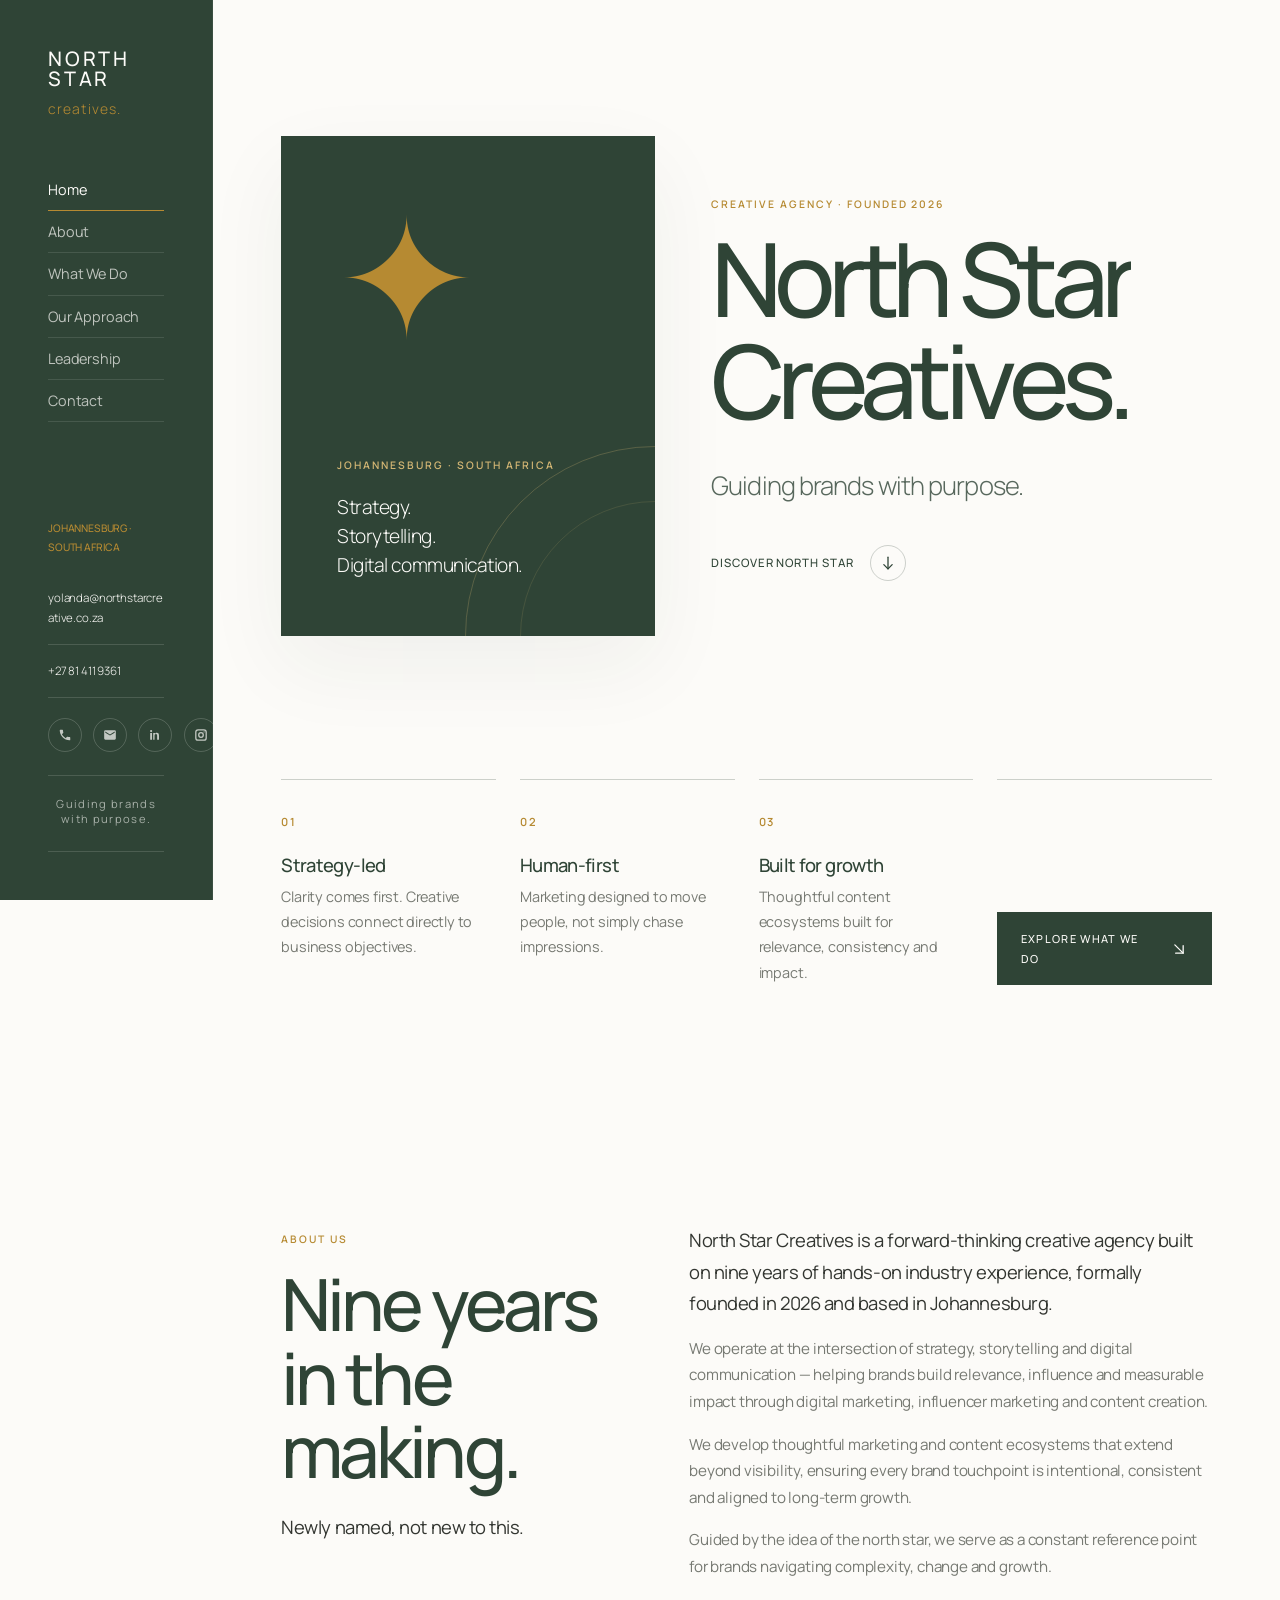
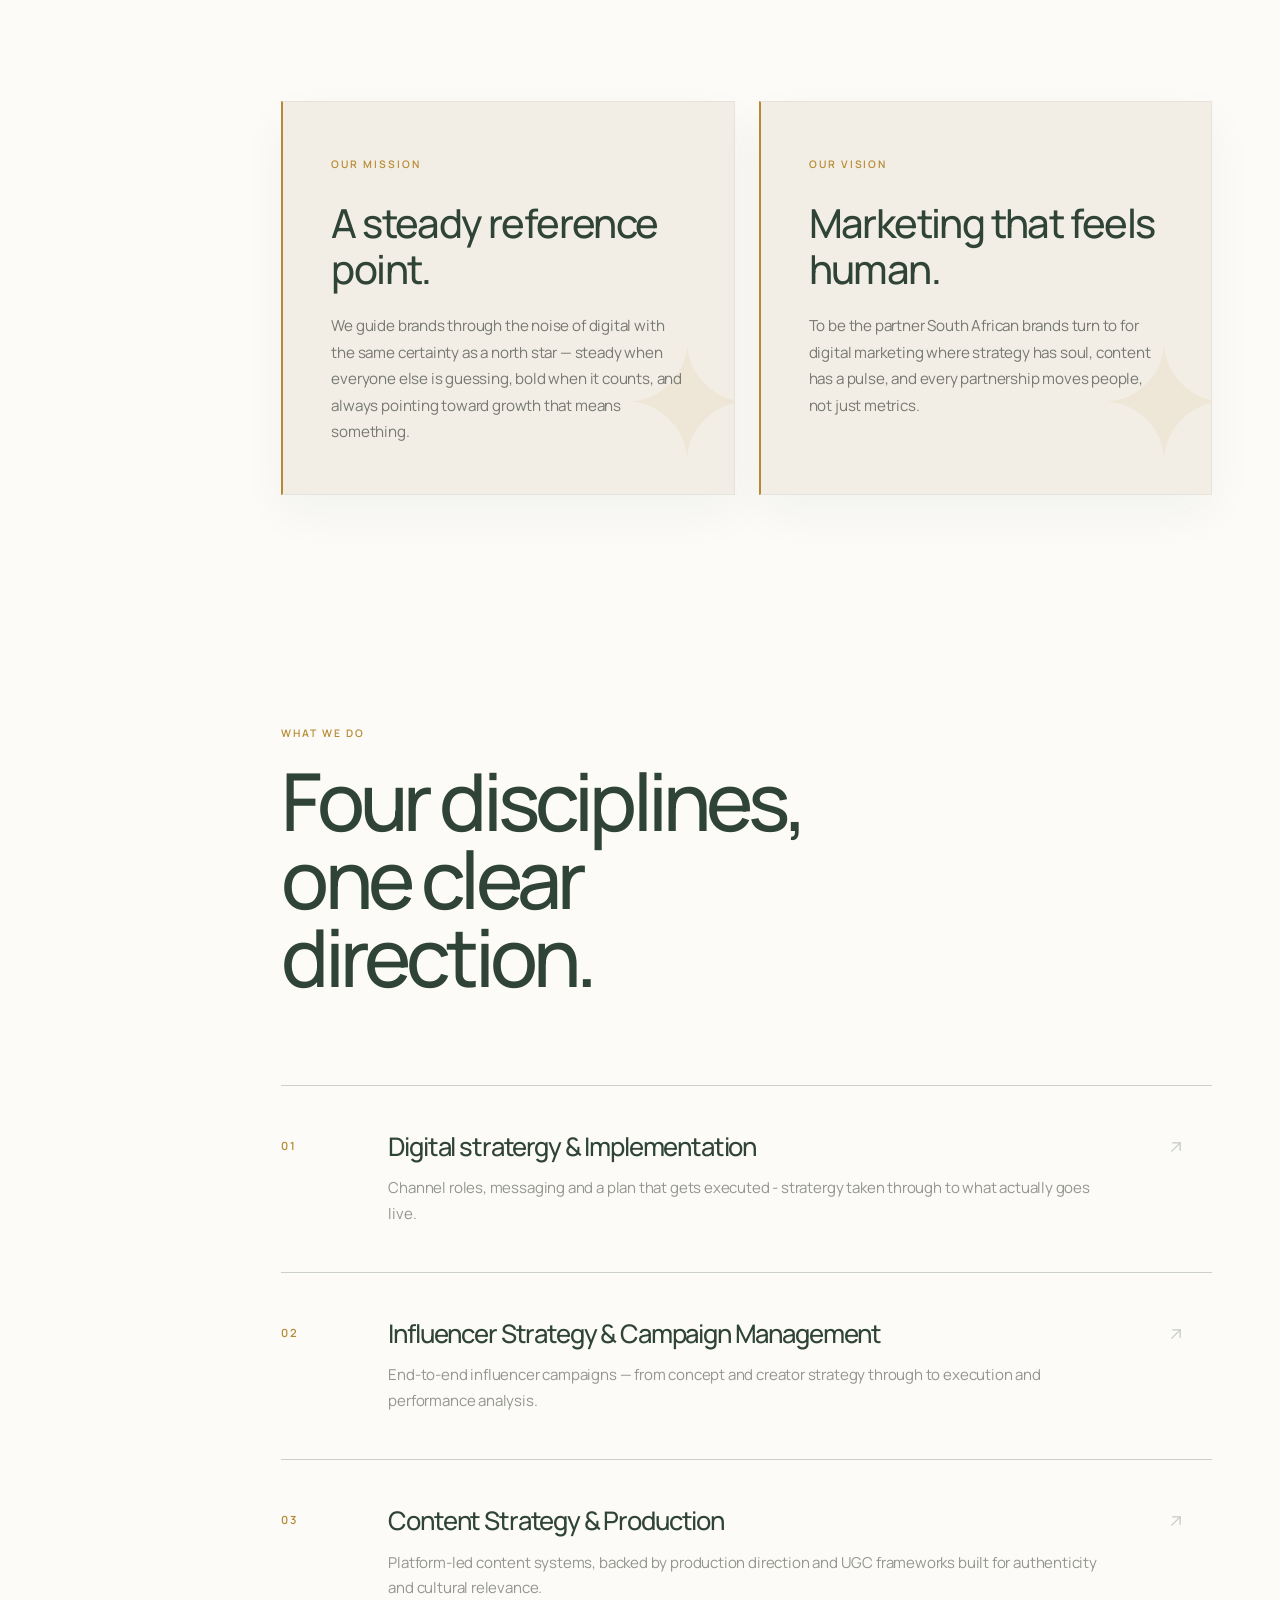
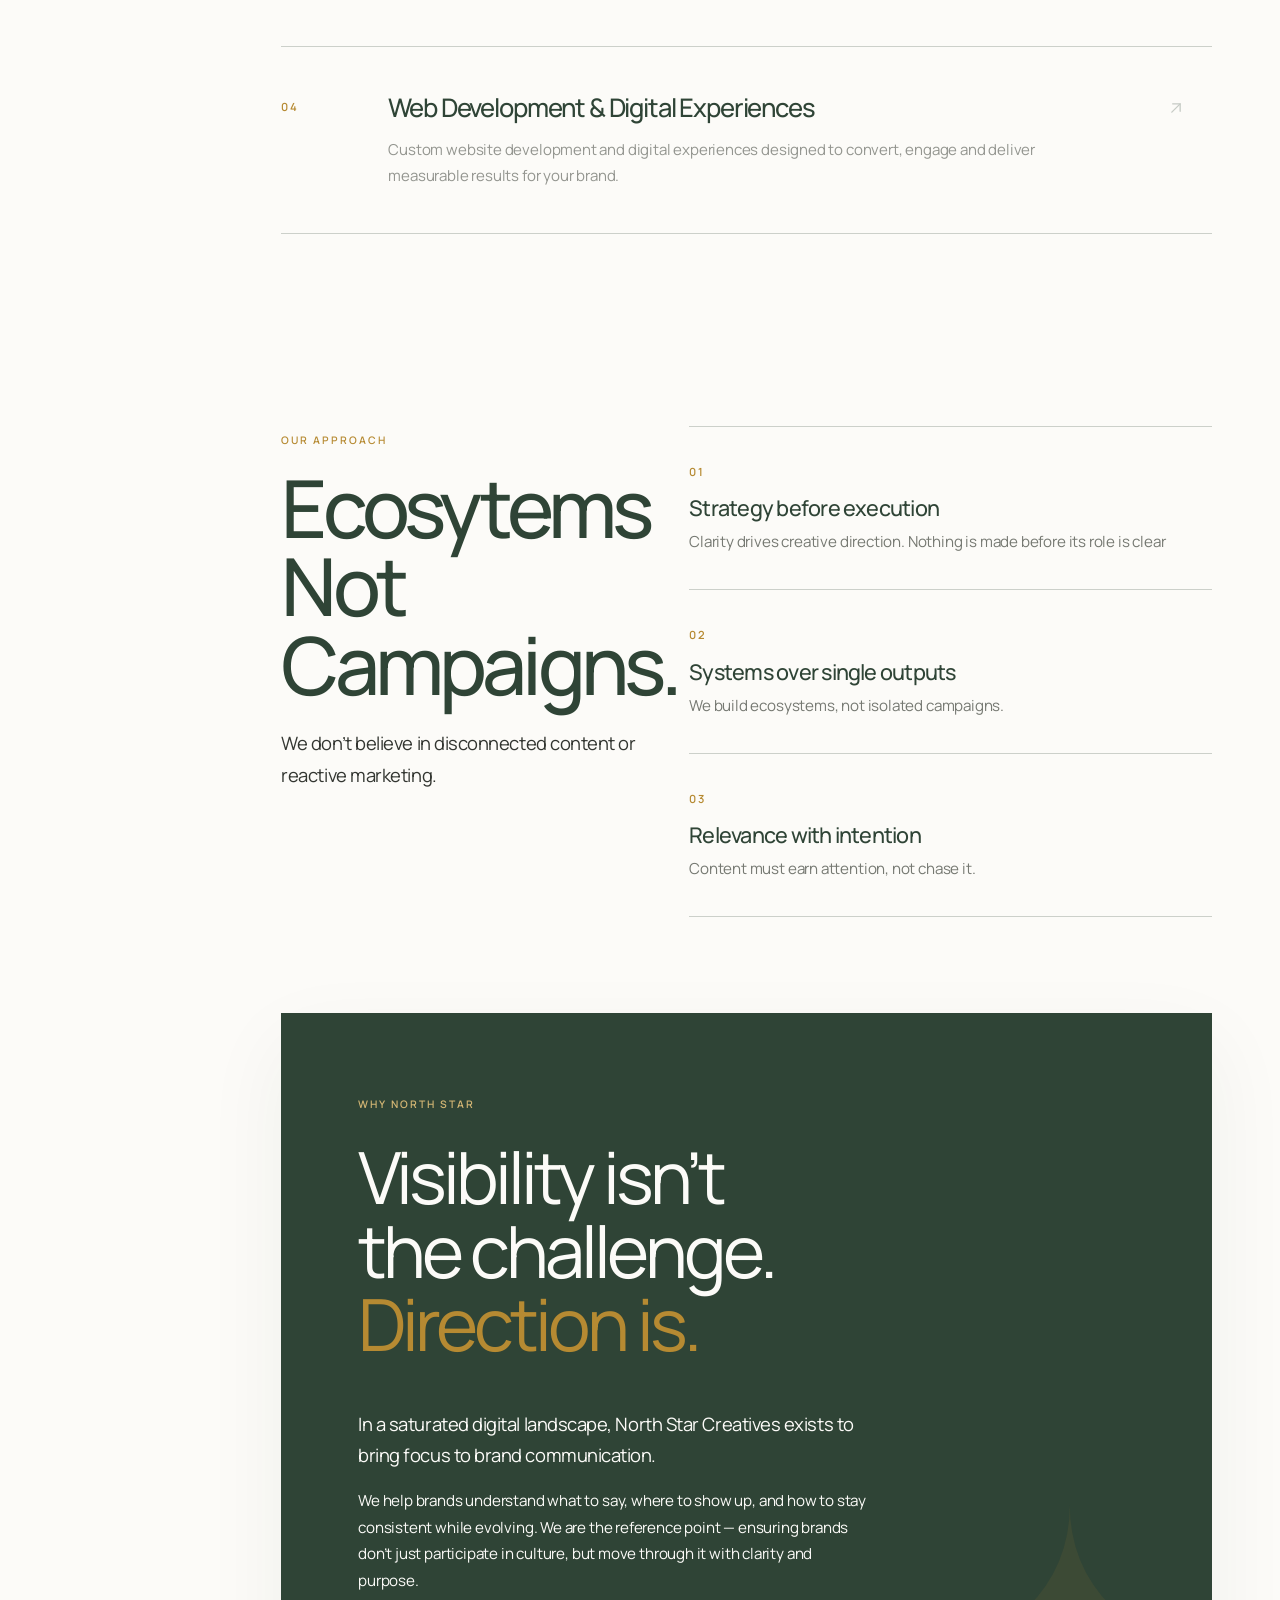
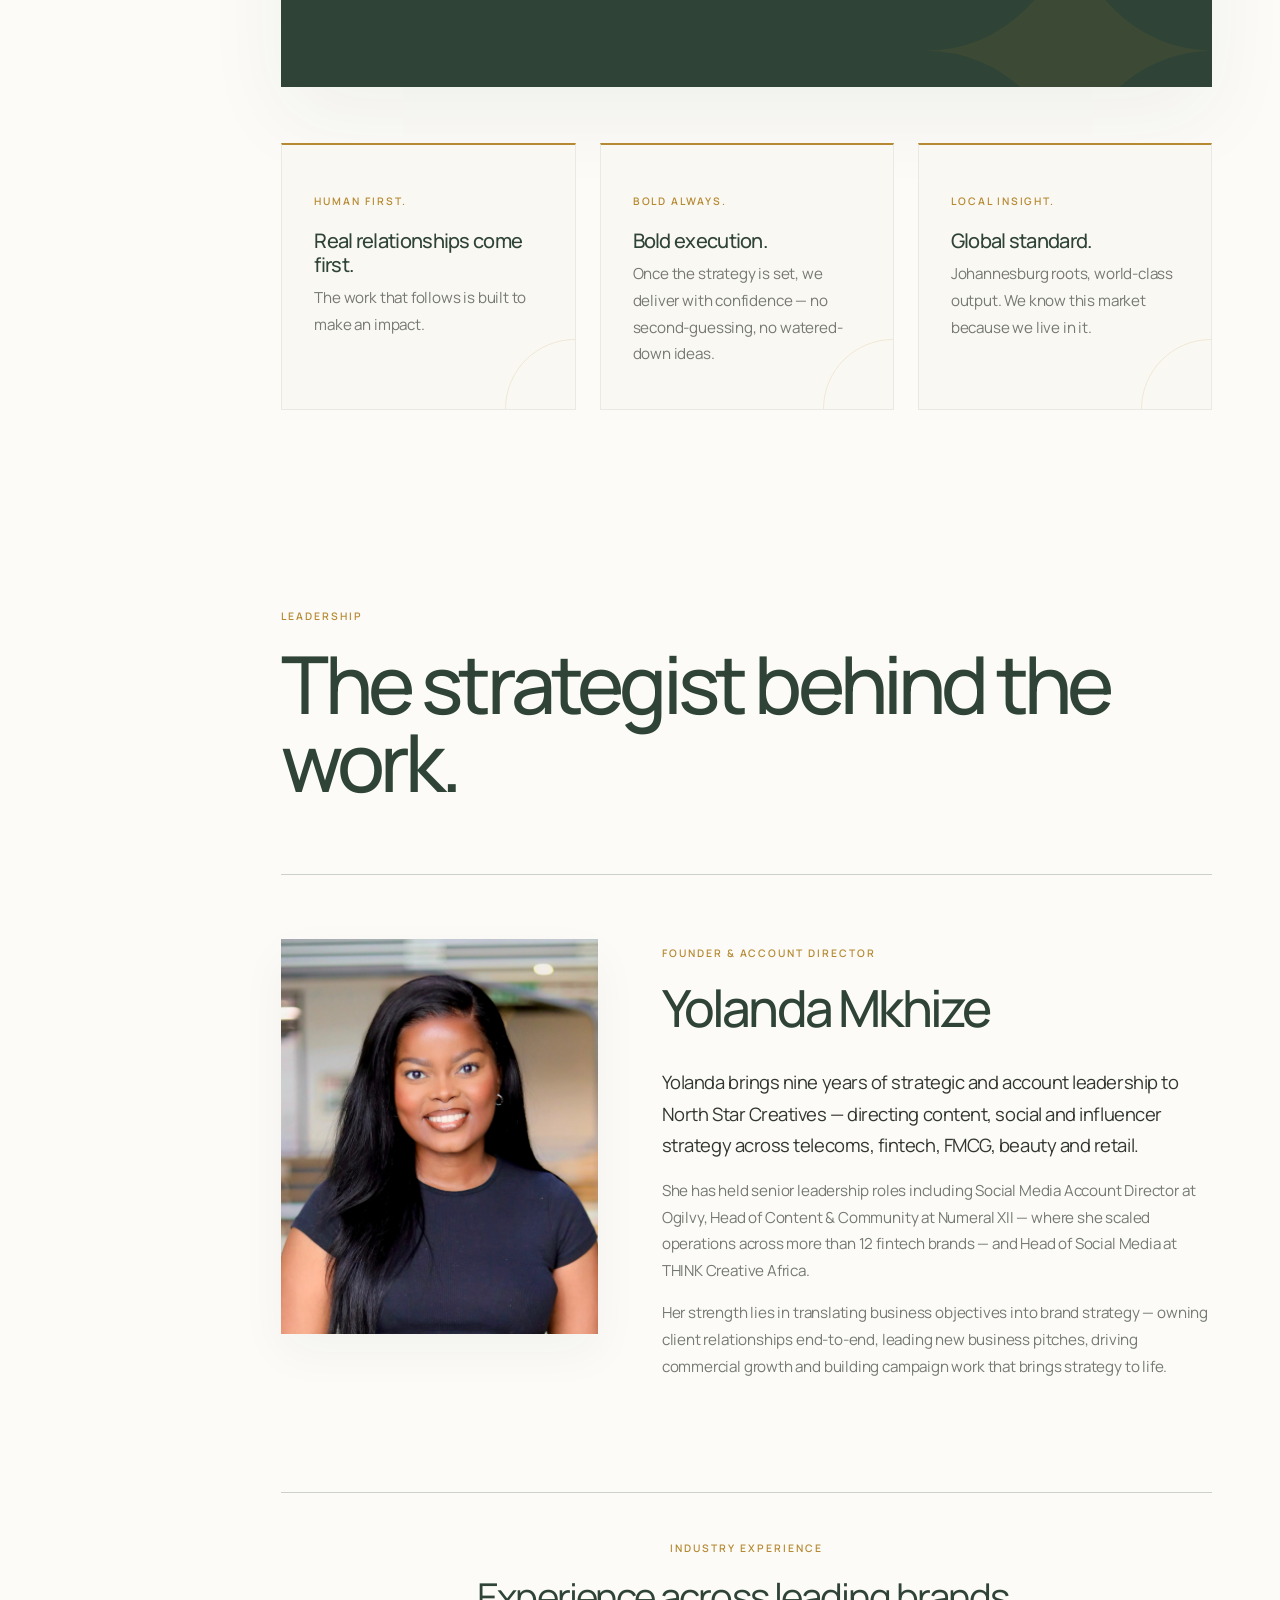
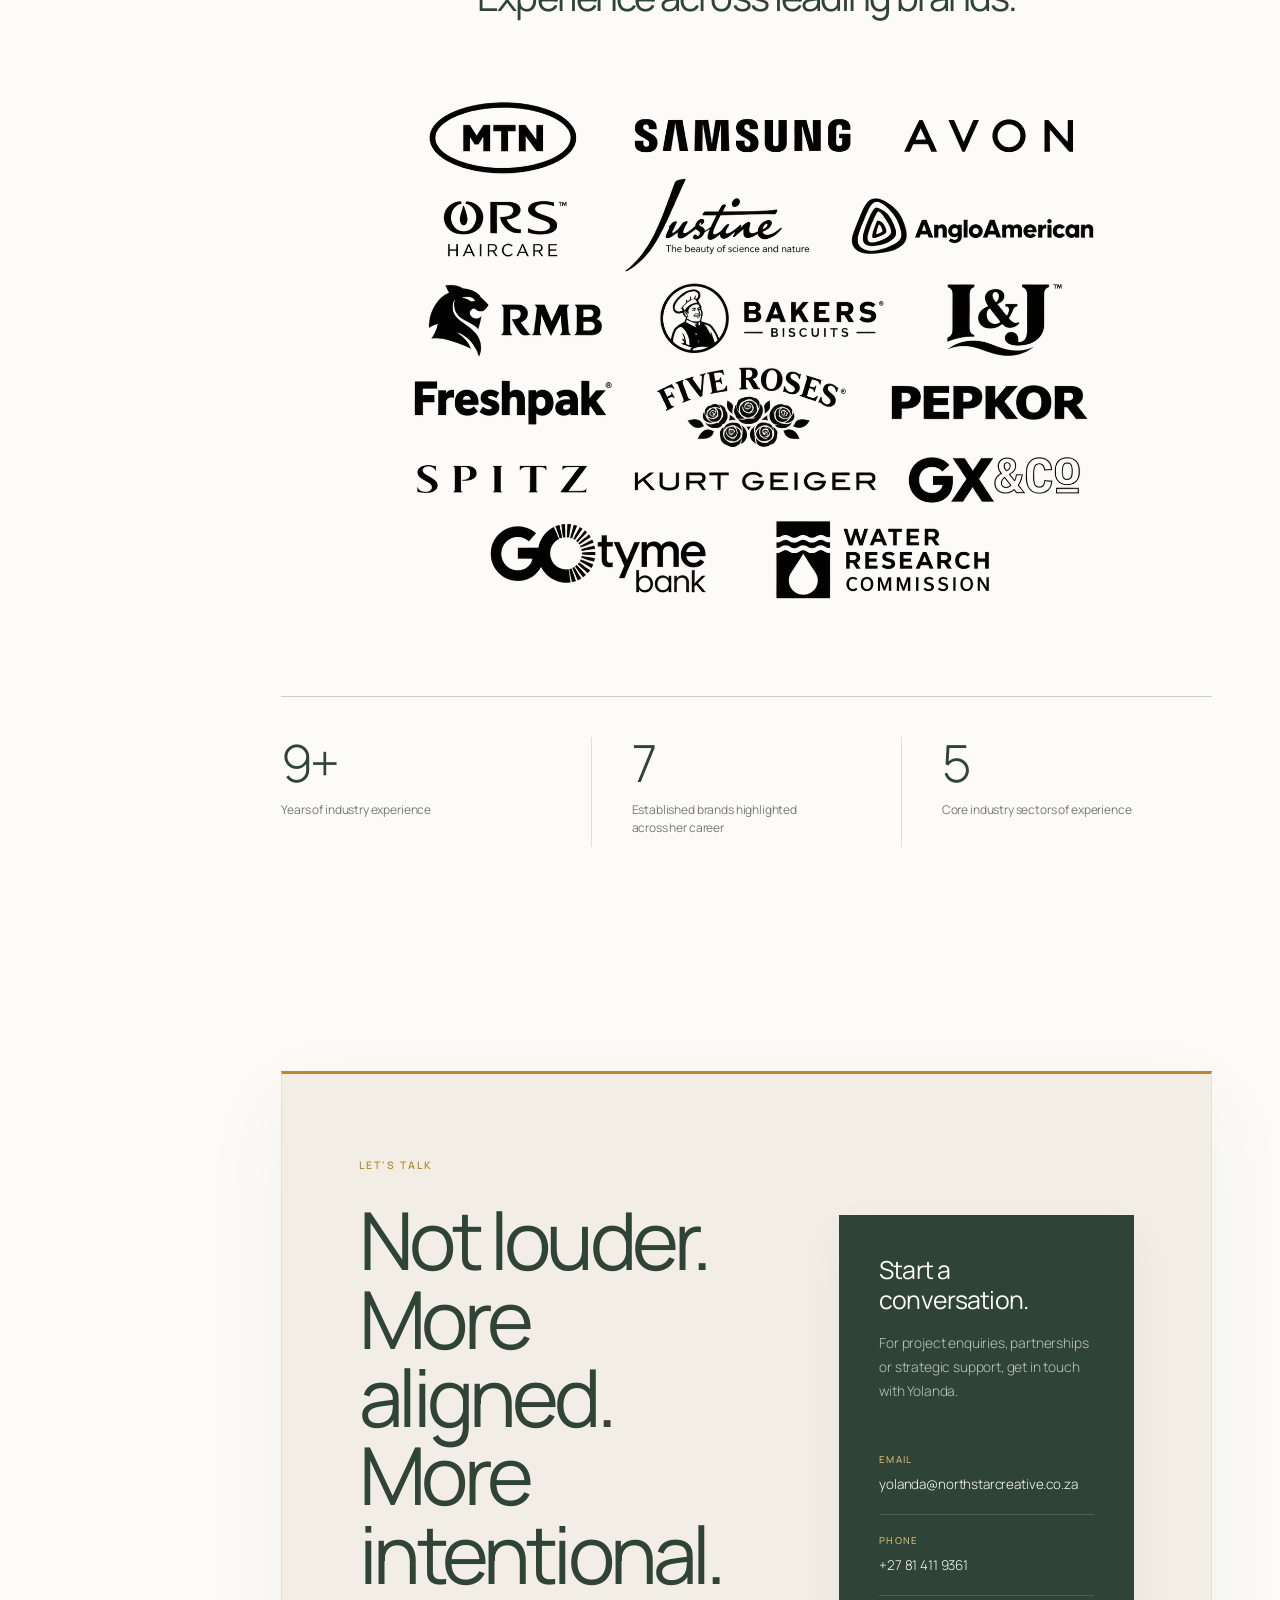
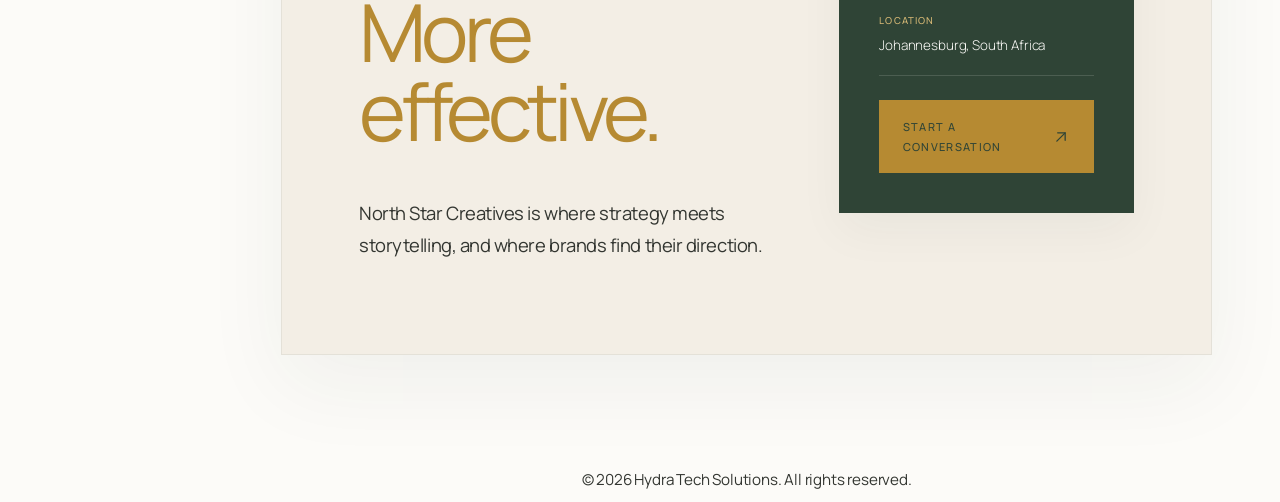
==== commit 0a30d90a: "Save current website version" ====
--- a/julia-free/index.html
+++ b/julia-free/index.html
@@ -1103,7 +1103,7 @@
 
       <h2 class="display-1 section-title">
 
-        Six disciplines,<br>
+        Four disciplines,<br>
         one clear direction.
 
       </h2>
@@ -1120,13 +1120,7 @@
       data-aos-duration="1200">
 
 
-      <p class="services-intro mb-0">
-
-        Strategic marketing, digital communications
-        and creative consulting designed to help
-        brands grow with clarity and impact.
-
-      </p>
+      
 
 
     </div>
@@ -1158,17 +1152,14 @@
 
         <h3>
 
-          Event Coverage, Content Strategy &
-          Audience Engagement
+          Digital stratergy & Implementation
 
         </h3>
 
 
         <p>
 
-          Real-time storytelling and content direction
-          that turns live brand moments into sustained
-          digital engagement.
+          Channel roles, messaging and a plan that gets executed - stratergy taken through to what actually goes live.
 
         </p>
 
@@ -1318,10 +1309,22 @@
 
     <!-- SERVICE 04 -->
 
+   
+
+
+
+    <!-- SERVICE 05 -->
+
+   
+
+
+
+    <!-- SERVICE 06 -->
+
     <article
       class="service-row"
       data-aos="fade-up"
-      data-aos-delay="180"
+      data-aos-delay="300"
       data-aos-duration="1200">
 
 
@@ -1334,21 +1337,15 @@
 
 
         <h3>
-
-          Paid Media Strategy & Management
-
-          <span class="service-detail">
-            Meta & Google Ads
-          </span>
-
+          Web Development & Digital Experiences
         </h3>
 
 
         <p>
 
-          Performance-driven media planning,
-          execution and optimisation focused on
-          reach, conversions and ROI.
+          Custom website development and digital experiences
+          designed to convert, engage and deliver measurable
+          results for your brand.
 
         </p>
 
@@ -1379,128 +1376,6 @@
     </article>
 
 
-
-    <!-- SERVICE 05 -->
-
-    <article
-      class="service-row"
-      data-aos="fade-up"
-      data-aos-delay="240"
-      data-aos-duration="1200">
-
-
-      <span class="service-number">
-        05
-      </span>
-
-
-      <div class="service-content">
-
-
-        <h3>
-
-          Thought Leadership & B2B Content Strategy
-
-          <span class="service-detail">
-            LinkedIn-focused
-          </span>
-
-        </h3>
-
-
-        <p>
-
-          Specialised content strategy for leaders
-          and brands building authority and influence
-          within professional spaces.
-
-        </p>
-
-
-      </div>
-
-
-      <span
-        class="service-arrow"
-        aria-hidden="true">
-
-
-        <svg
-          class="north-arrow-icon"
-          viewBox="0 0 24 24"
-          aria-hidden="true"
-          focusable="false">
-
-          <path d="M7 17L17 7"></path>
-          <path d="M8 7H17V16"></path>
-
-        </svg>
-
-
-      </span>
-
-
-    </article>
-
-
-
-    <!-- SERVICE 06 -->
-
-    <article
-      class="service-row"
-      data-aos="fade-up"
-      data-aos-delay="300"
-      data-aos-duration="1200">
-
-
-      <span class="service-number">
-        06
-      </span>
-
-
-      <div class="service-content">
-
-
-        <h3>
-          Web Development & Digital Experiences
-        </h3>
-
-
-        <p>
-
-          Custom website development and digital experiences
-          designed to convert, engage and deliver measurable
-          results for your brand.
-
-        </p>
-
-
-      </div>
-
-
-      <span
-        class="service-arrow"
-        aria-hidden="true">
-
-
-        <svg
-          class="north-arrow-icon"
-          viewBox="0 0 24 24"
-          aria-hidden="true"
-          focusable="false">
-
-          <path d="M7 17L17 7"></path>
-          <path d="M8 7H17V16"></path>
-
-        </svg>
-
-
-      </span>
-
-
-    </article>
-
-
   </div>
 
 
@@ -1534,8 +1409,8 @@
 
       <h2 class="display-1 section-title">
 
-        Strategy<br>
-        before execution.
+        Ecosytems<br>
+        Not Campaigns.
 
       </h2>
 
@@ -1576,9 +1451,7 @@
         <p>
 
           Clarity drives creative direction.
-          Every project is designed to strengthen
-          how a brand thinks, speaks and shows up
-          across channels.
+          Nothing is made before its role is clear
 
         </p>
 
@@ -1837,9 +1710,9 @@
     </span>
 
 
-    <h2 class="leadership-heading">
-      The strategist behind the work.
-    </h2>
+   <h2 class="display-1 section-title">
+  The strategist behind the work.
+</h2>
 
 
   </div>
@@ -1912,15 +1785,6 @@
       </p>
 
 
-      <p>
-
-        A believer in staying sharp, not simply experienced,
-        Yolanda holds a National Certificate in Advertising:
-        Digital Marketing from Red & Yellow Creative School of
-        Business, alongside HubSpot certifications.
-
-      </p>
-
 
     </div>
 
@@ -1950,16 +1814,12 @@
 
       <h3 class="experience-title">
 
-        Experience shaped across established brands and sectors.
+        Experience across leading brands.
 
       </h3>
 
 
-      <p class="experience-intro">
-
-        Brands Yolanda has shaped strategy for across her career.
-
-      </p>
+     
 
 
     </div>
@@ -1970,7 +1830,7 @@
 
 
       <img
-        src="images/industry-experience-logos.png"
+        src="images/ChatGPT Image Aug 26, 2026, 01_12_53 PM.png"
         alt="Brands Yolanda has shaped strategy for, including MTN, Samsung, Avon, ORS Haircare, Justine, Anglo American and RMB"
         class="industry-panel-image">
 
--- a/julia-free/style.css
+++ b/julia-free/style.css
@@ -2329,31 +2329,12 @@
 
 
 .leadership-heading {
-
-  max-width:
-    980px;
-
-  margin-top:
-    1rem;
-
-  margin-bottom:
-    0;
-
-  color:
-    var(--north-green);
-
-  font-size:
-    clamp(4rem, 7vw, 7rem);
-
-  font-weight:
-    500;
-
-  line-height:
-    0.96;
-
-  letter-spacing:
-    -0.065em;
-
+  max-width: 980px;
+
+  margin-top: 1rem;
+  margin-bottom: 0;
+
+  color: var(--north-green);
 }
 
 
@@ -2706,7 +2687,7 @@
   overflow: hidden;
 
   background:
-    var(--north-white);
+    transparent;
 
 }
 
@@ -2736,16 +2717,12 @@
   transition:
     transform 1.2s var(--premium-ease);
 
-}
-
-
-.industry-panel-wrap:hover
-.industry-panel-image {
-
-  transform:
-    scale(1.008);
-
-}
+      background: transparent;
+
+}
+
+
+
 
 
 /* ============================================================
@@ -5431,4 +5408,125 @@
     height: 15px;
   }
 
+}
+
+/* ============================================================
+   INDUSTRY EXPERIENCE — CENTRED LAYOUT
+============================================================ */
+
+.leadership-experience {
+  display: block !important;
+  width: 100% !important;
+}
+
+
+/* Header */
+
+.experience-header {
+  width: 80% !important;
+  max-width: 900px !important;
+
+  margin-left: auto !important;
+  margin-right: auto !important;
+  margin-bottom: 3.5rem !important;
+
+  text-align: center;
+}
+
+
+/* Small gold heading */
+
+.experience-header .section-kicker {
+  display: block;
+  width: 100%;
+  text-align: center;
+}
+
+
+/* Main heading */
+
+.experience-title {
+  max-width: none;
+
+  margin-top: 1.2rem;
+  margin-left: auto;
+  margin-right: auto;
+  margin-bottom: 0;
+
+  text-align: center;
+
+  color: var(--north-green);
+
+  font-size: clamp(2rem, 3vw, 3.15rem);
+  font-weight: 400;
+  line-height: 1.08;
+  letter-spacing: -0.05em;
+
+  white-space: nowrap;
+}
+
+
+/* Logo image */
+
+.industry-panel-wrap {
+  display: block !important;
+
+  width: 80% !important;
+  max-width: 900px !important;
+
+  margin-left: auto !important;
+  margin-right: auto !important;
+
+  float: none !important;
+  clear: both !important;
+}
+
+
+.industry-panel-image {
+  display: block;
+
+  width: 100% !important;
+  max-width: 100% !important;
+
+  height: auto;
+
+  margin: 0 auto;
+}
+
+
+/* Tablet / mobile */
+
+@media (max-width: 991px) {
+
+  .experience-header,
+  .industry-panel-wrap {
+    width: 90% !important;
+  }
+
+  .experience-title {
+    font-size: clamp(2rem, 7vw, 3rem);
+
+    /* wrapping is safer on smaller screens */
+    white-space: normal;
+  }
+
+}
+
+
+@media (max-width: 576px) {
+
+  .experience-header,
+  .industry-panel-wrap {
+    width: 100% !important;
+  }
+
+  .experience-header {
+    margin-bottom: 2.5rem !important;
+  }
+
+  .experience-title {
+    font-size: clamp(1.9rem, 9vw, 2.5rem);
+    line-height: 1.05;
+  }
+
 }
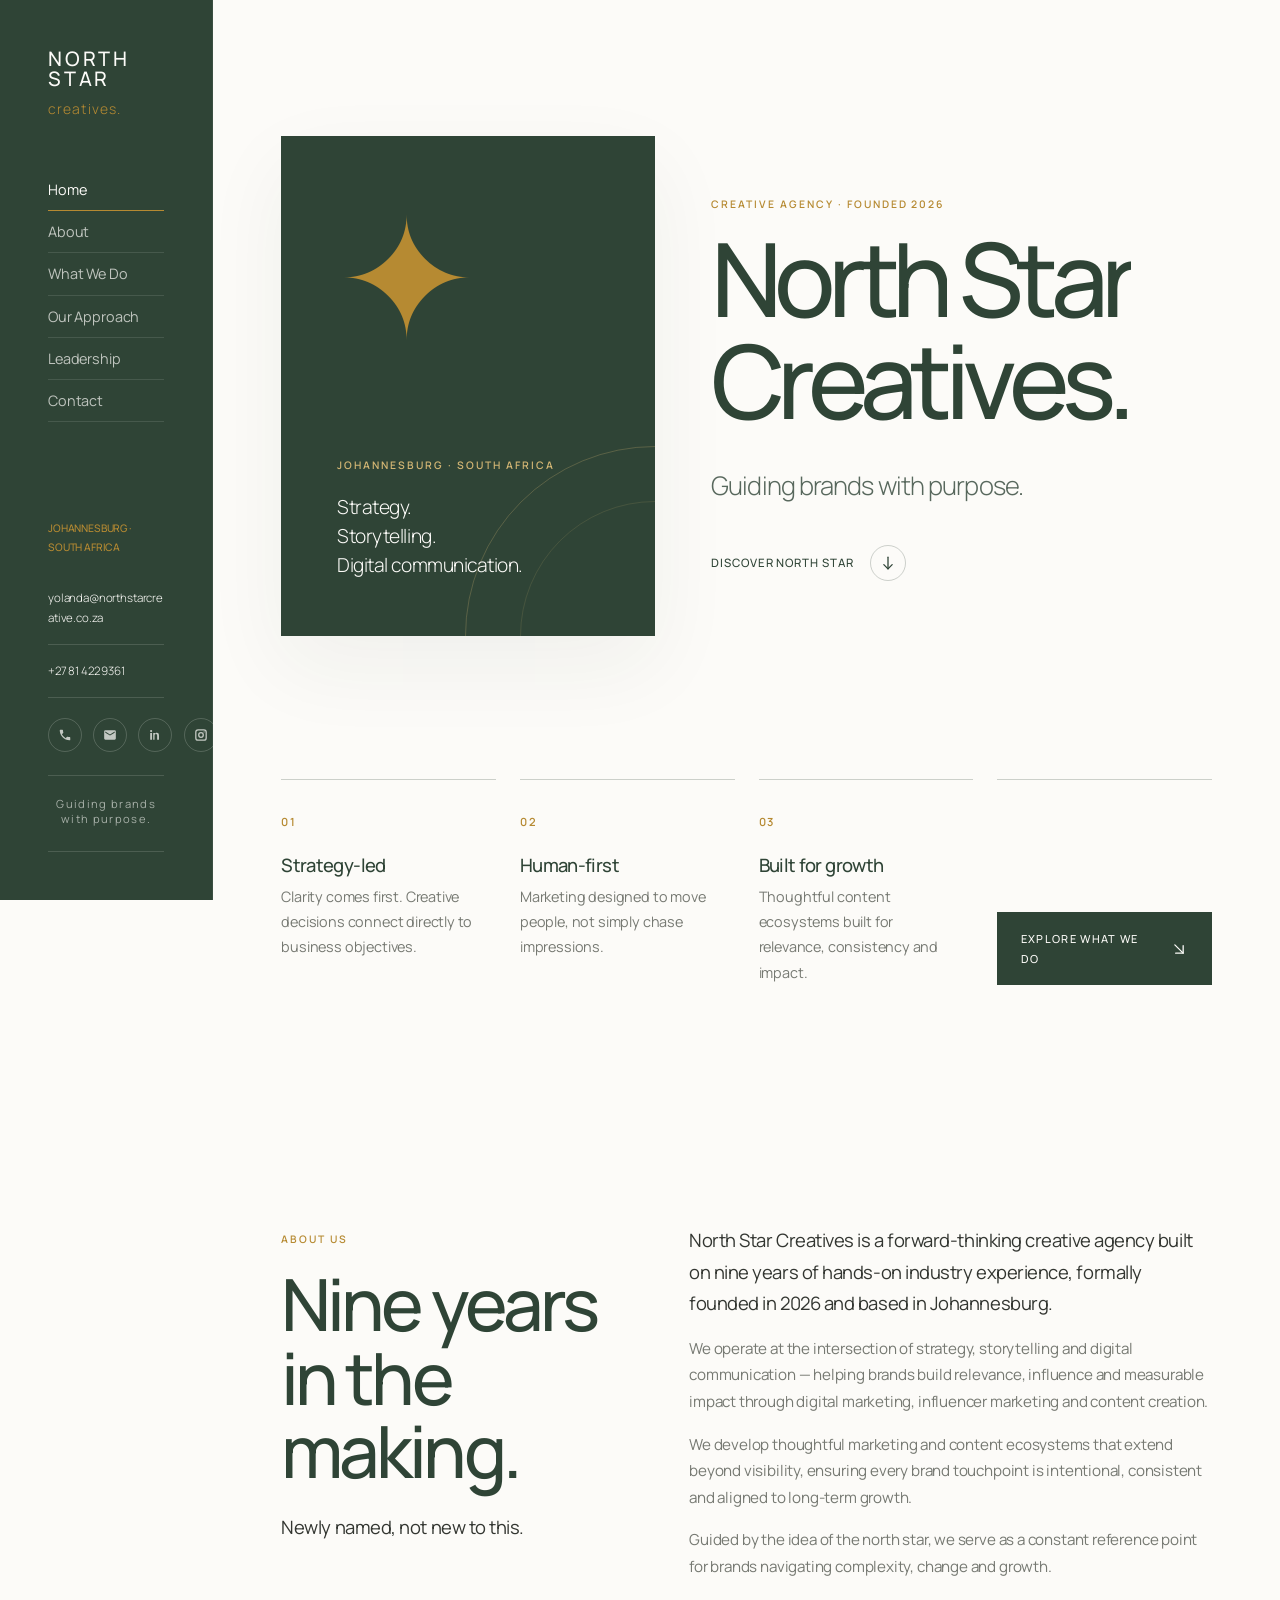
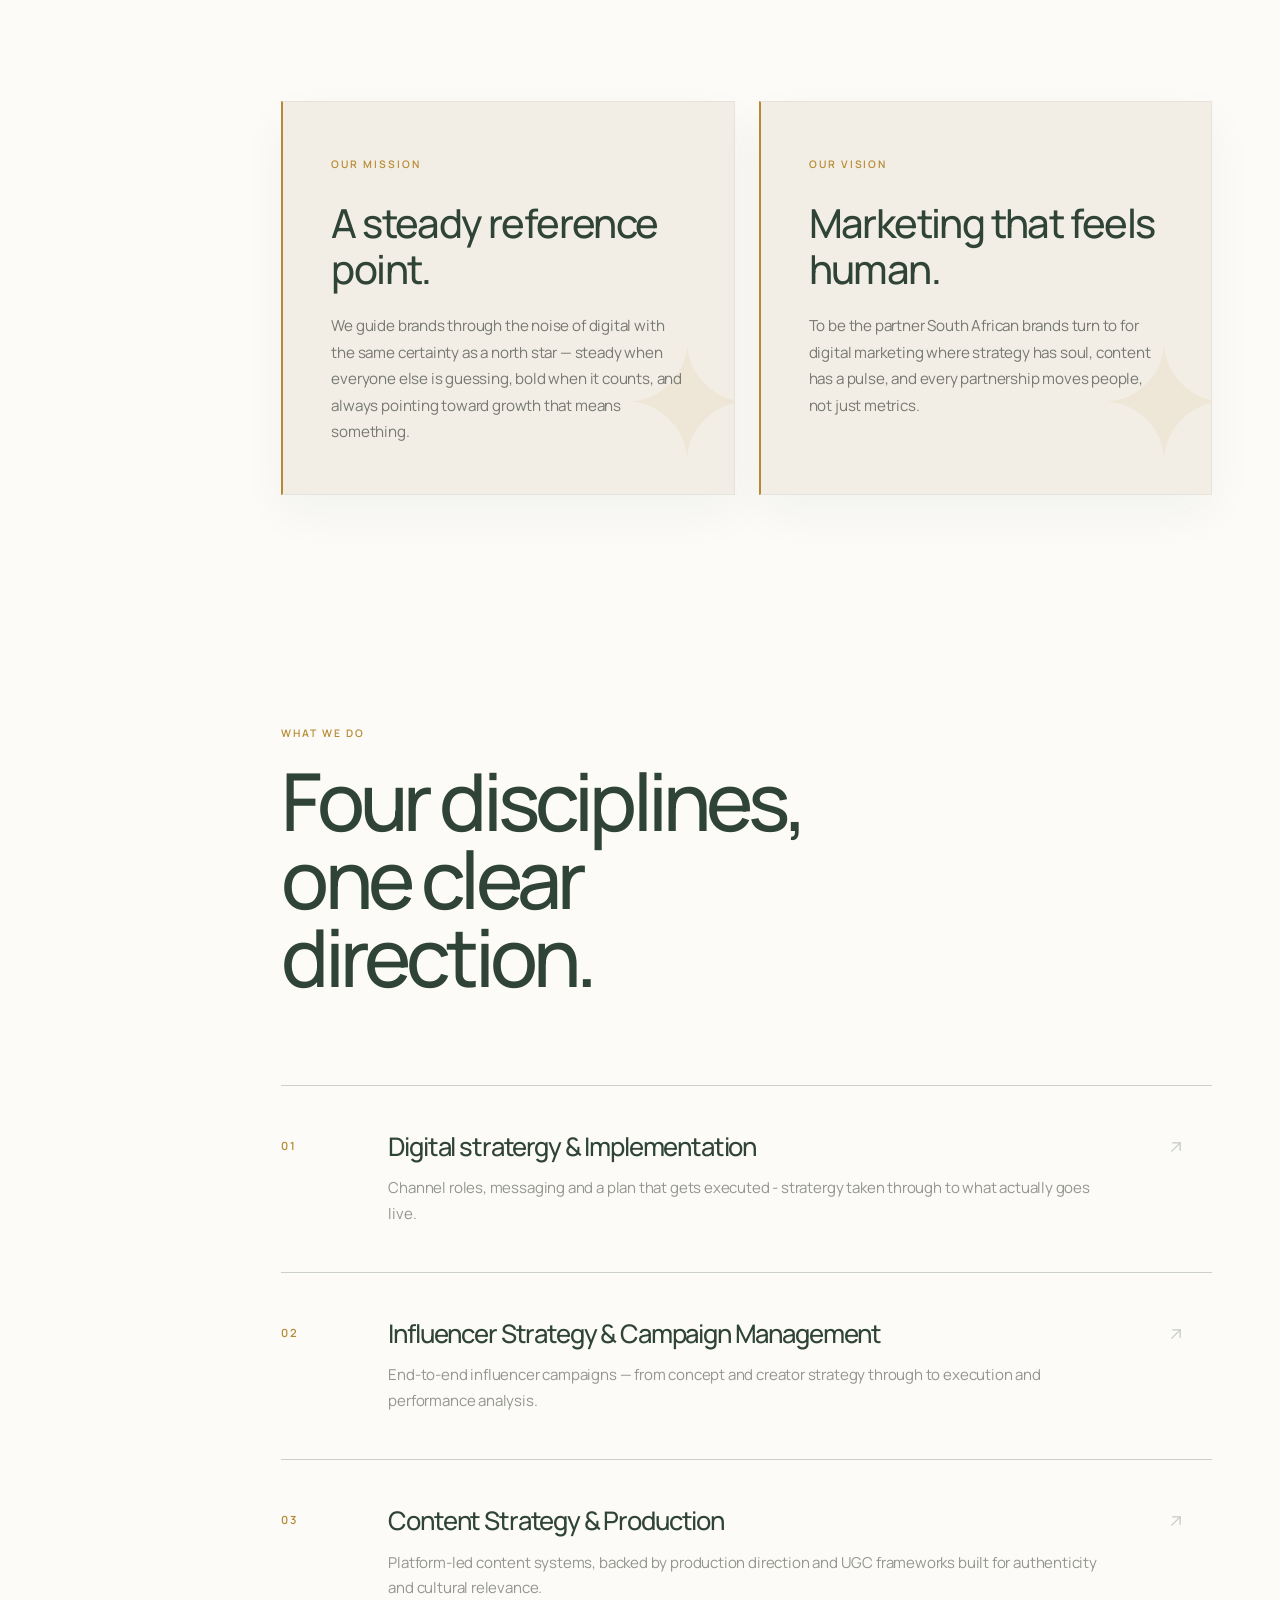
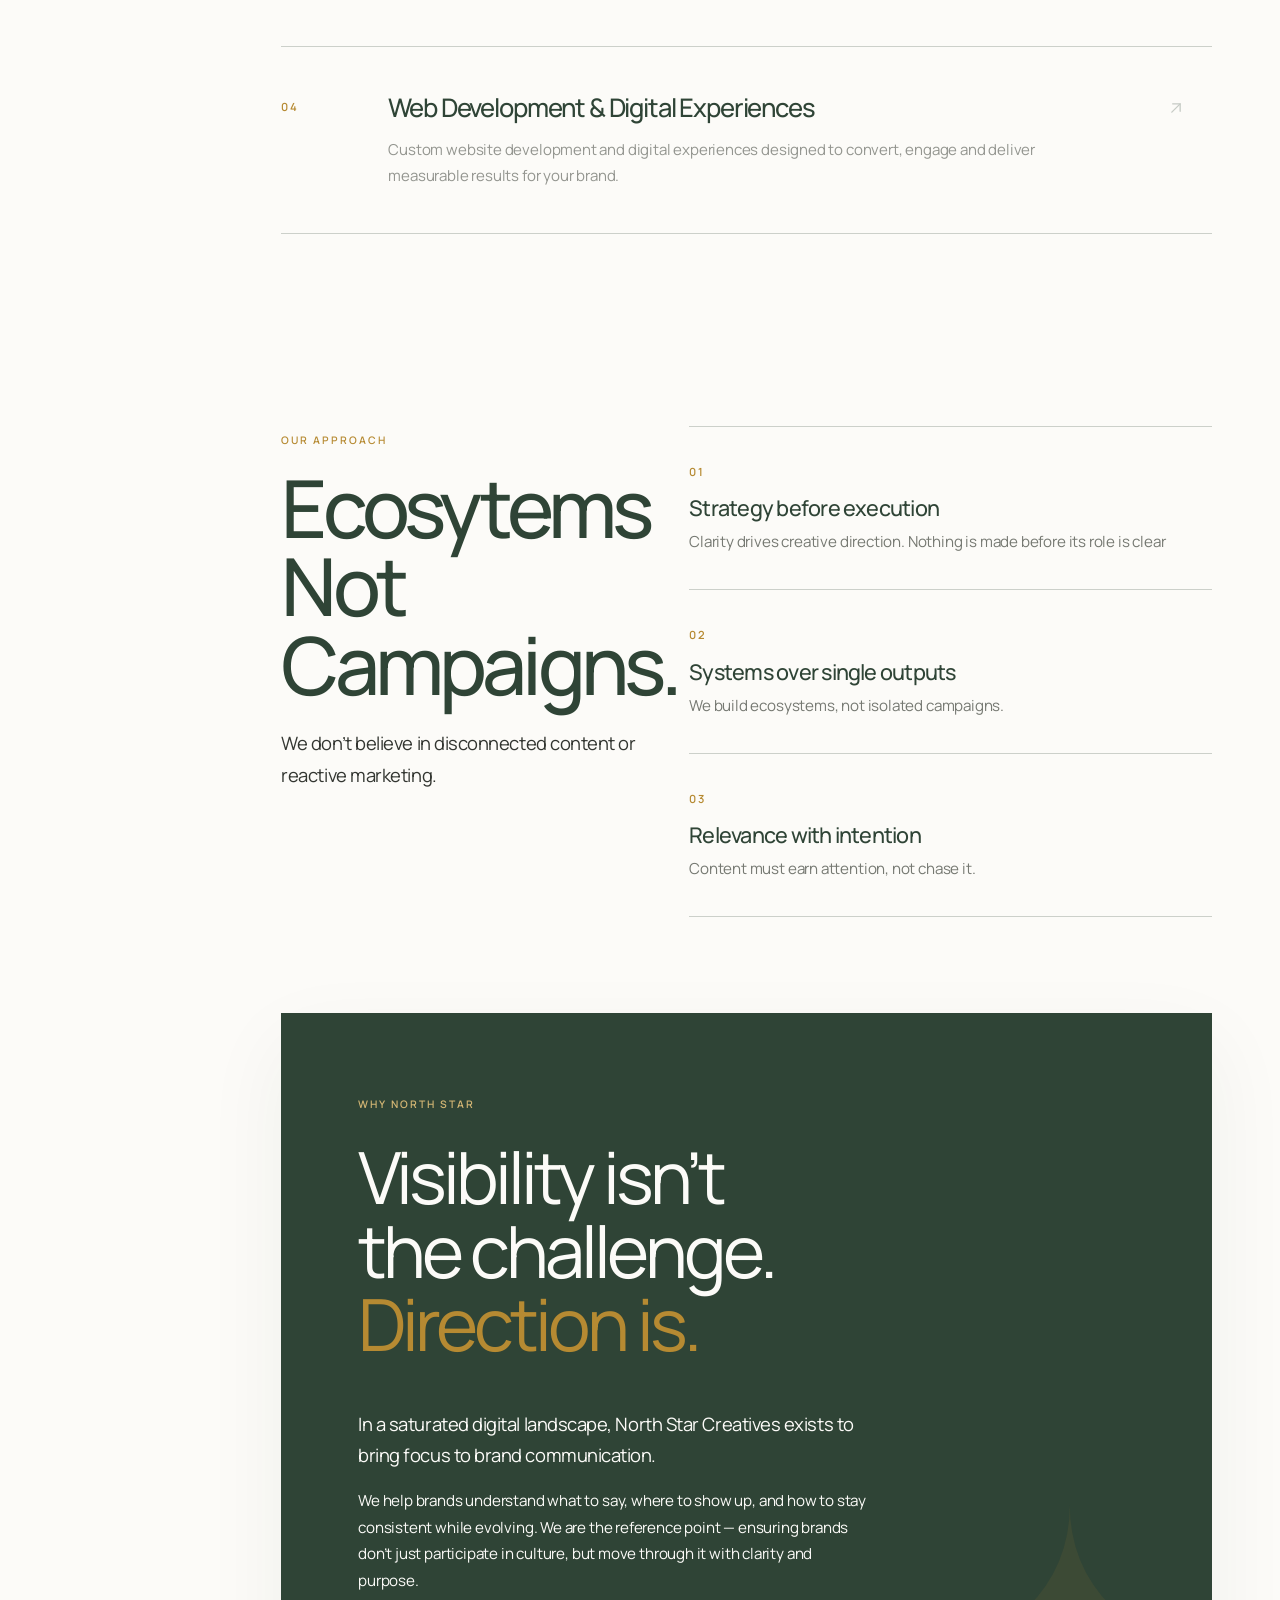
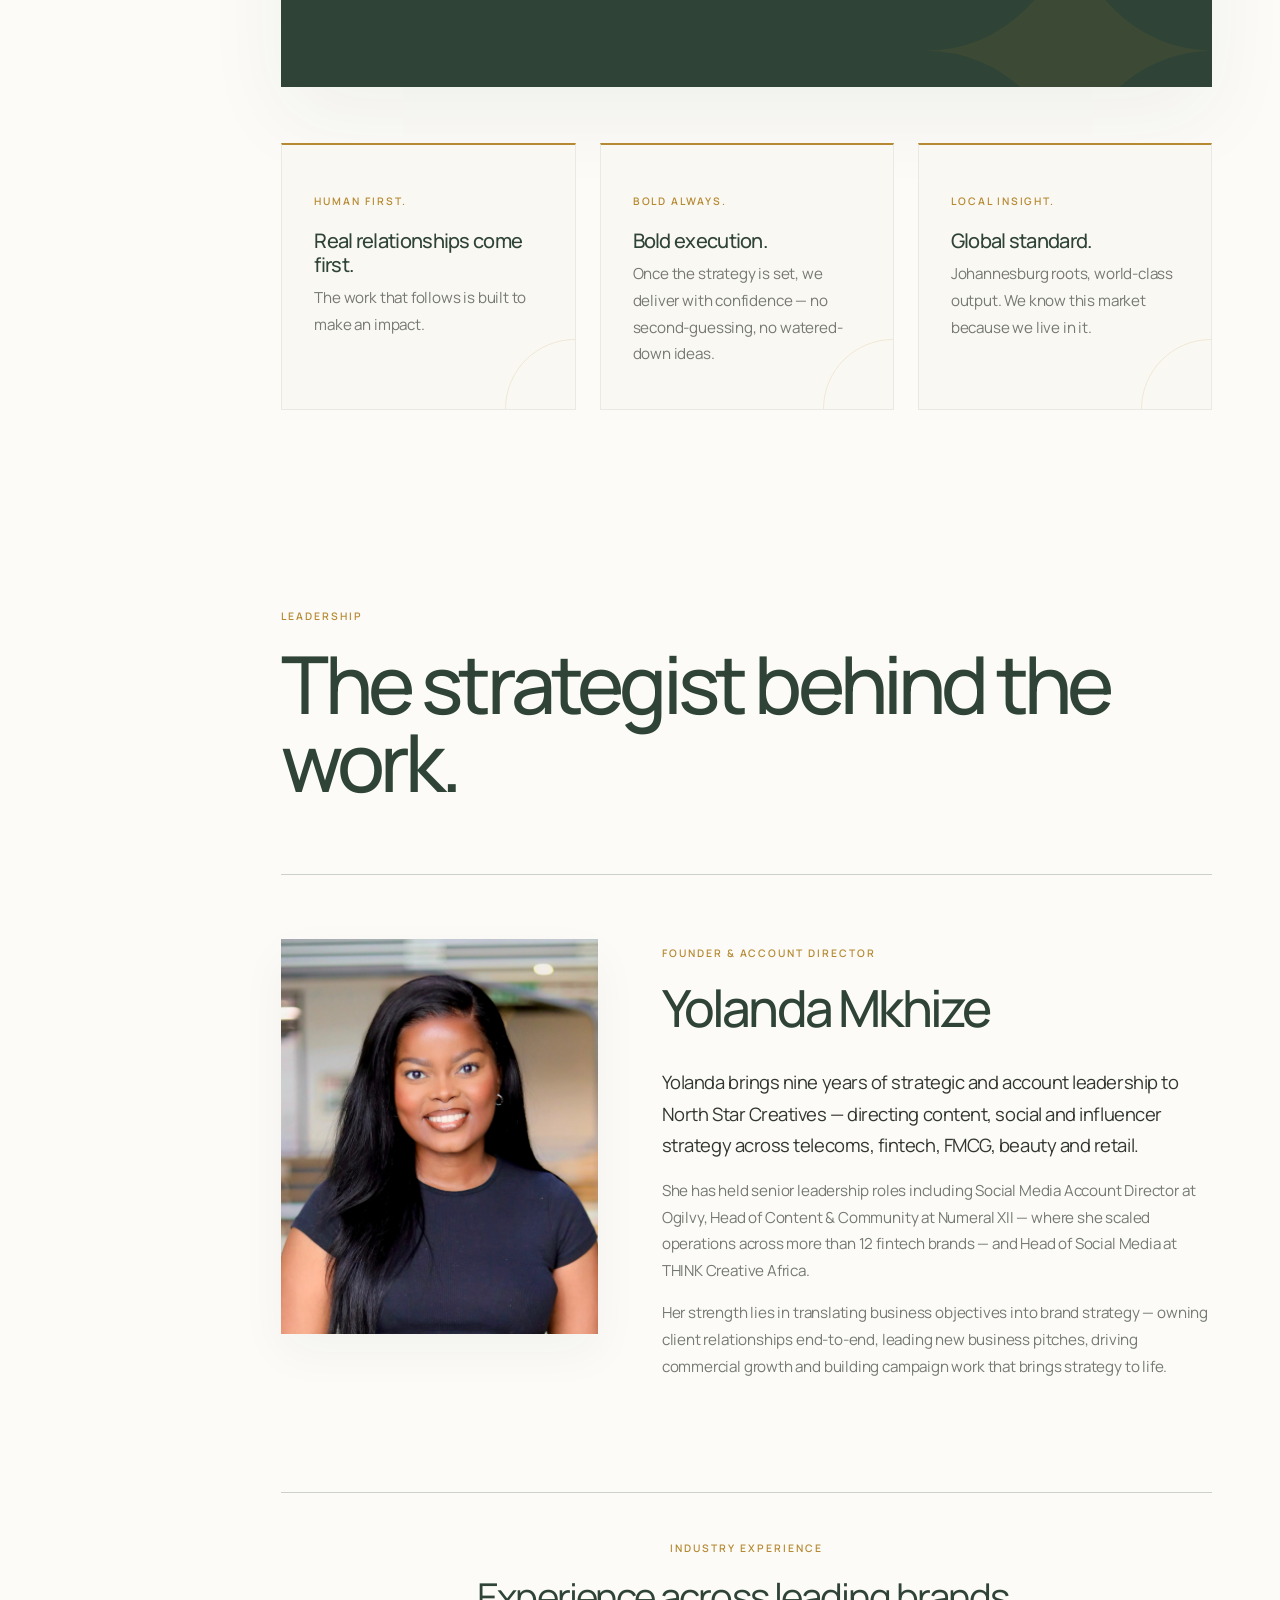
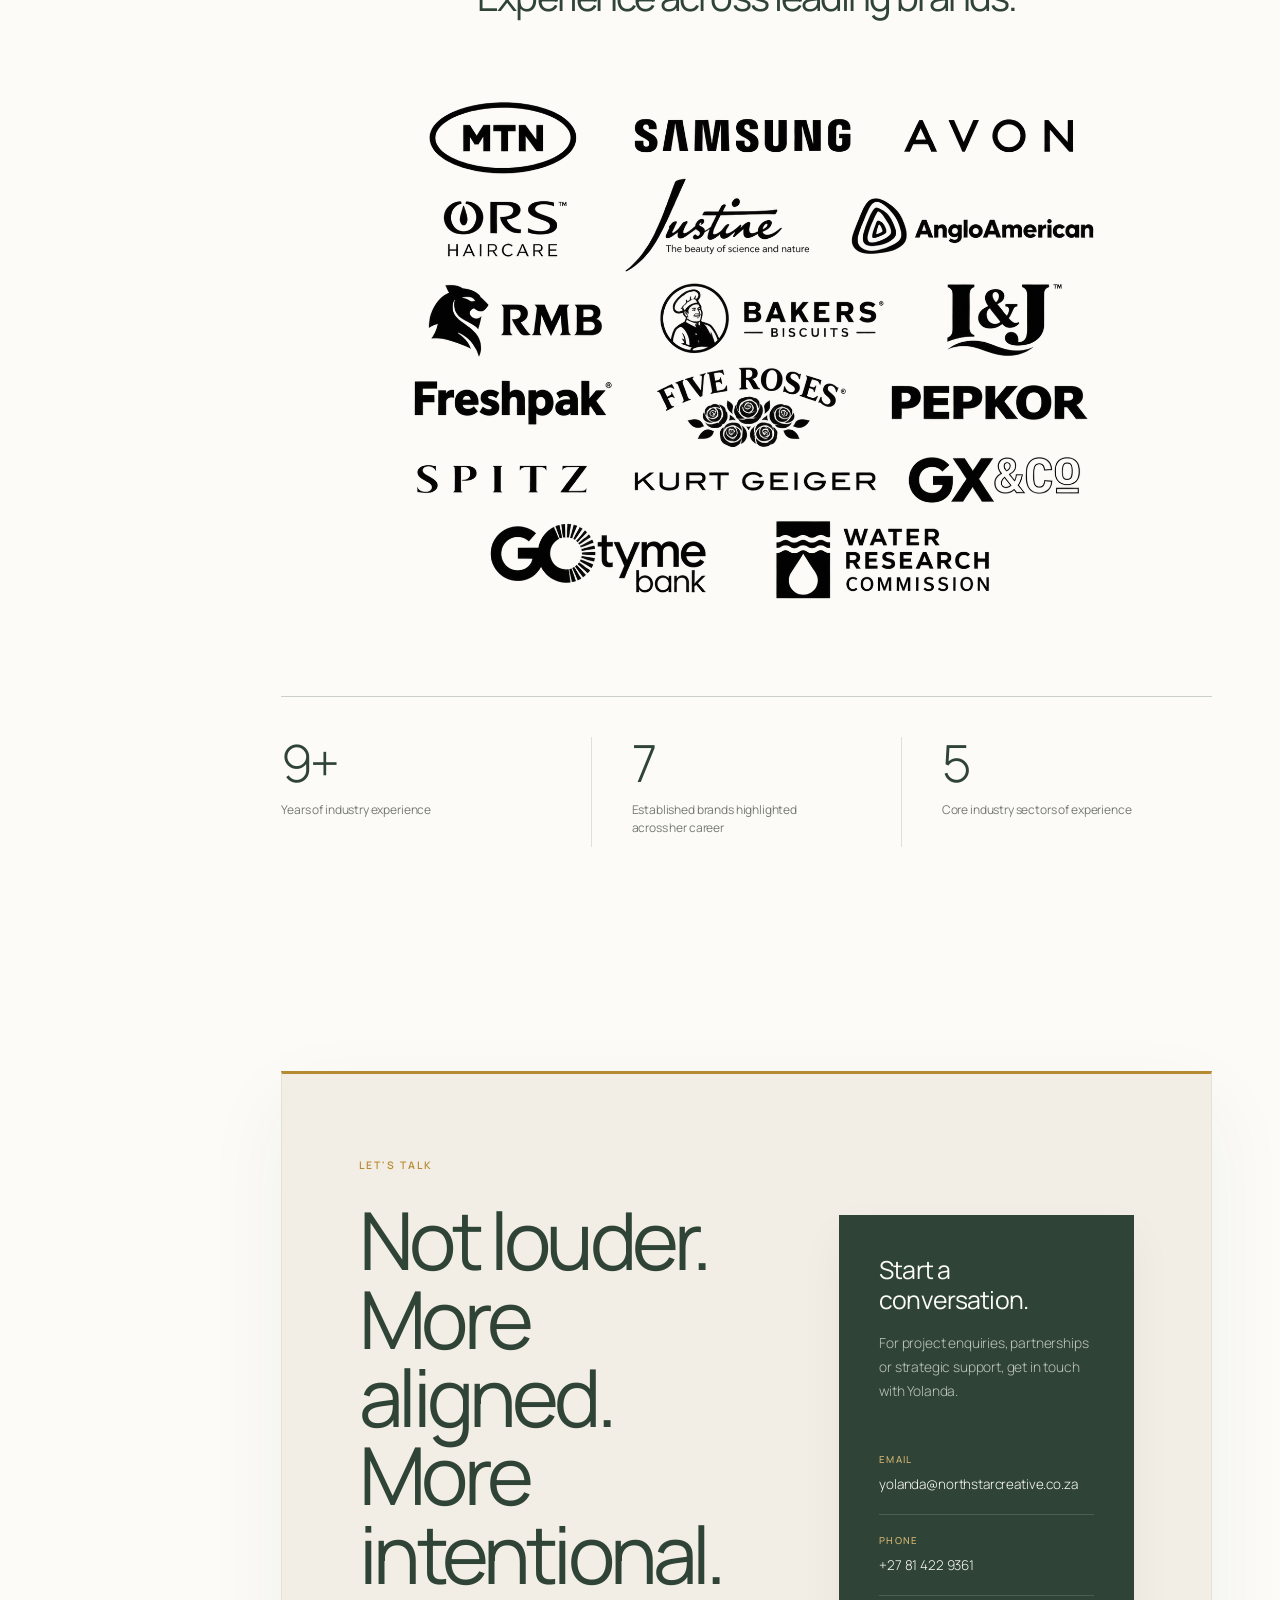
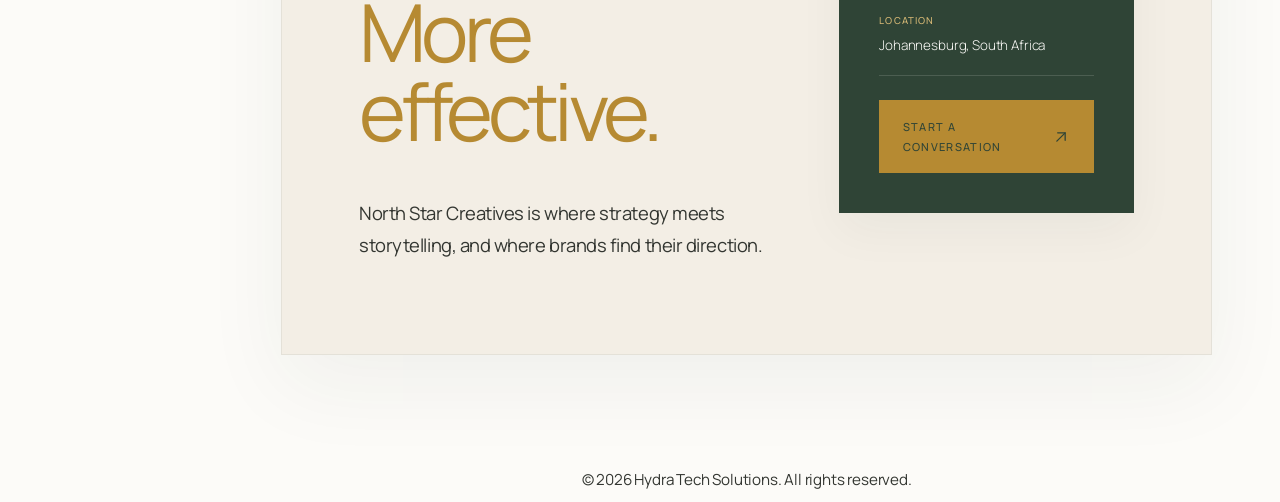
==== commit 96966e76: "Update phone number in index.html" ====
--- a/julia-free/index.html
+++ b/julia-free/index.html
@@ -460,7 +460,7 @@
           href="tel:+27814119361"
           class="py-3 border-bottom d-flex">
 
-          +27 81 411 9361
+          +27 81 422 9361
 
         </a>
 
@@ -2009,7 +2009,7 @@
 
 
             <span>
-              +27 81 411 9361
+              +27 81 422 9361
             </span>
 
 
@@ -2117,4 +2117,4 @@
 
 
 </body>
-</html>+</html>
